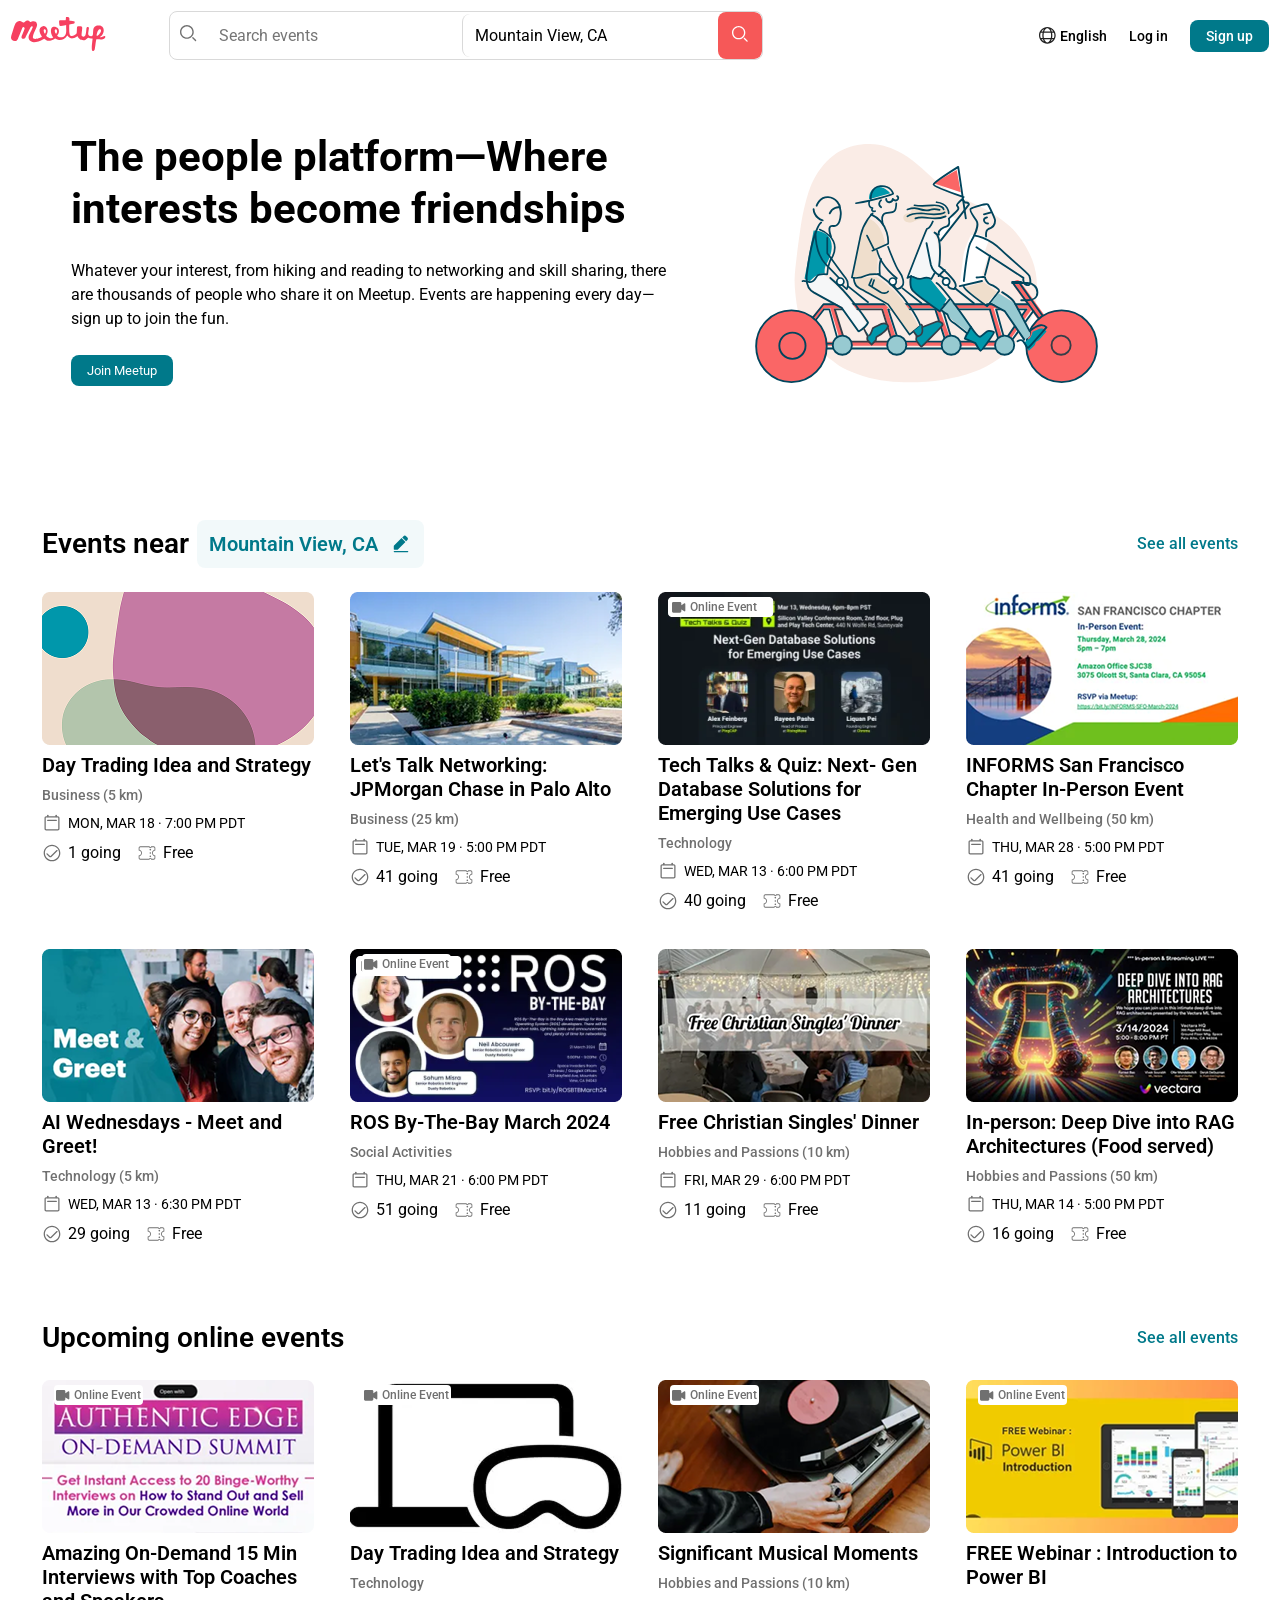
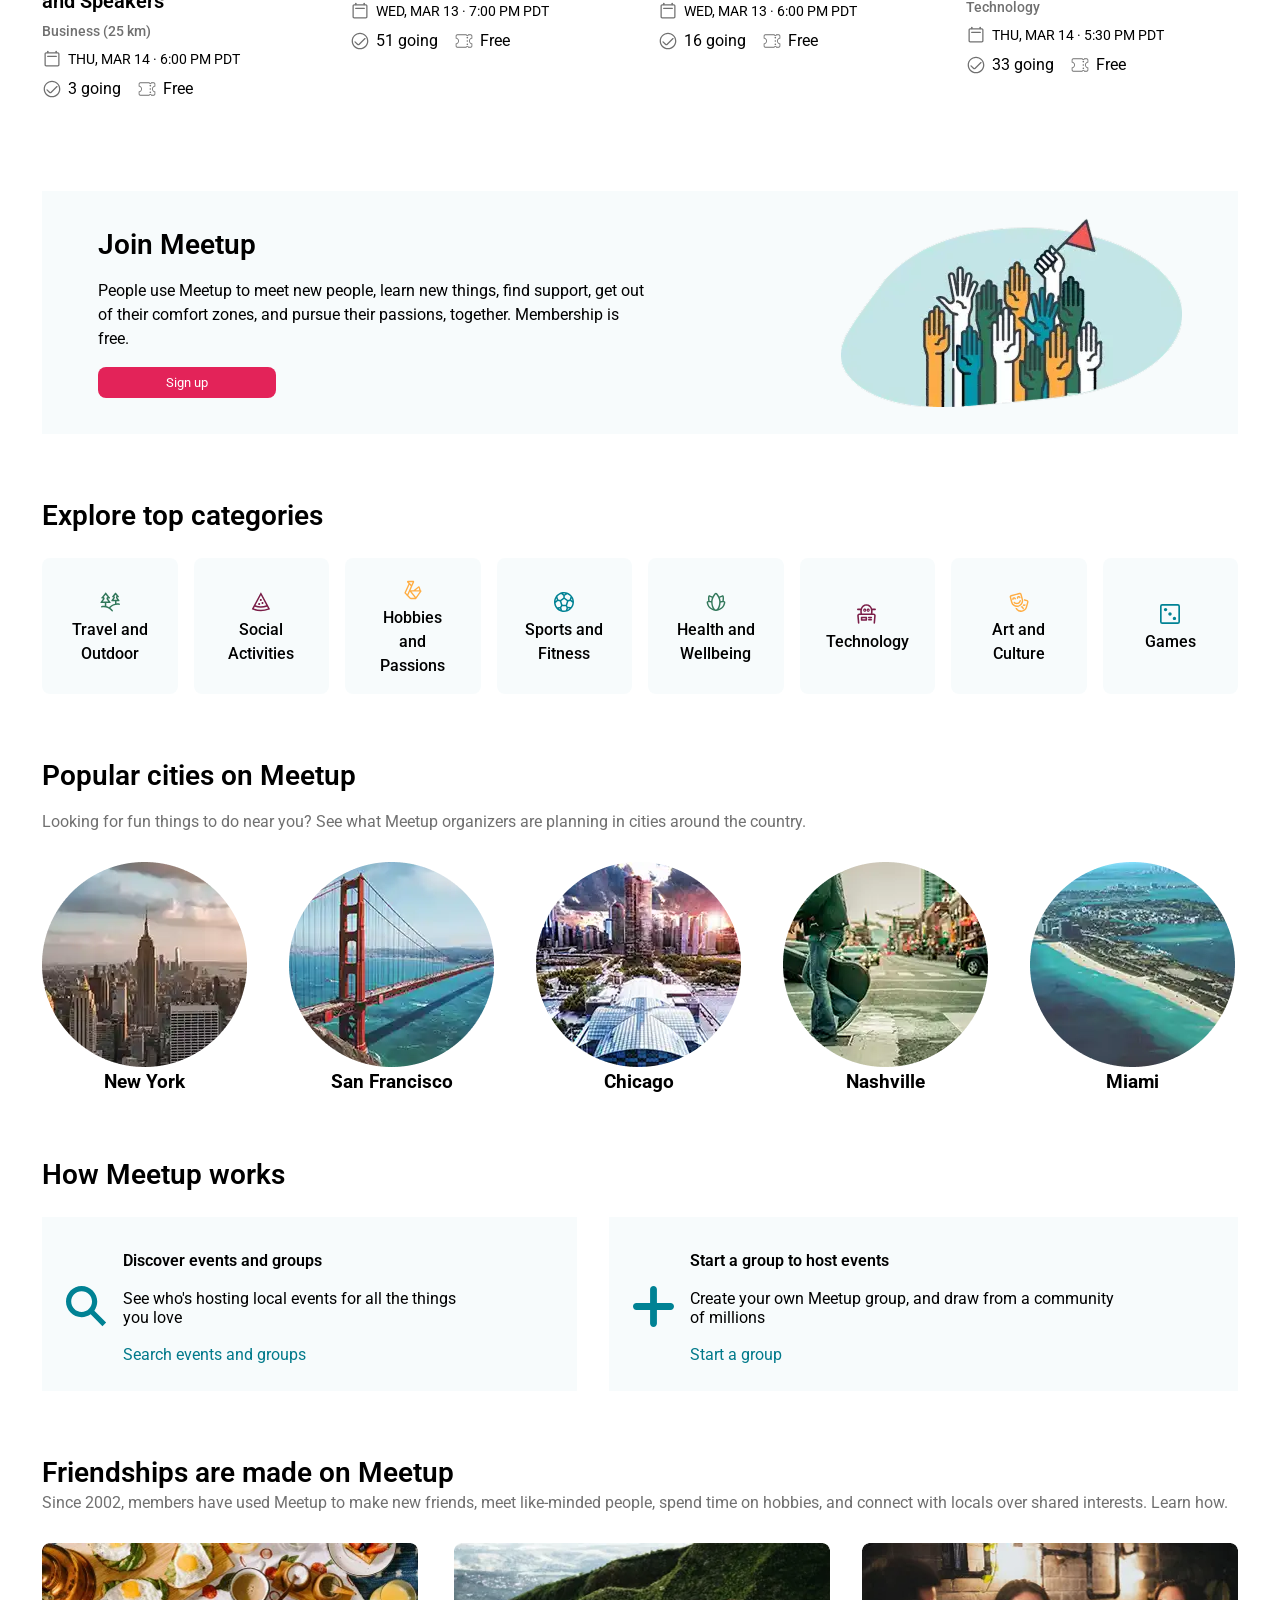
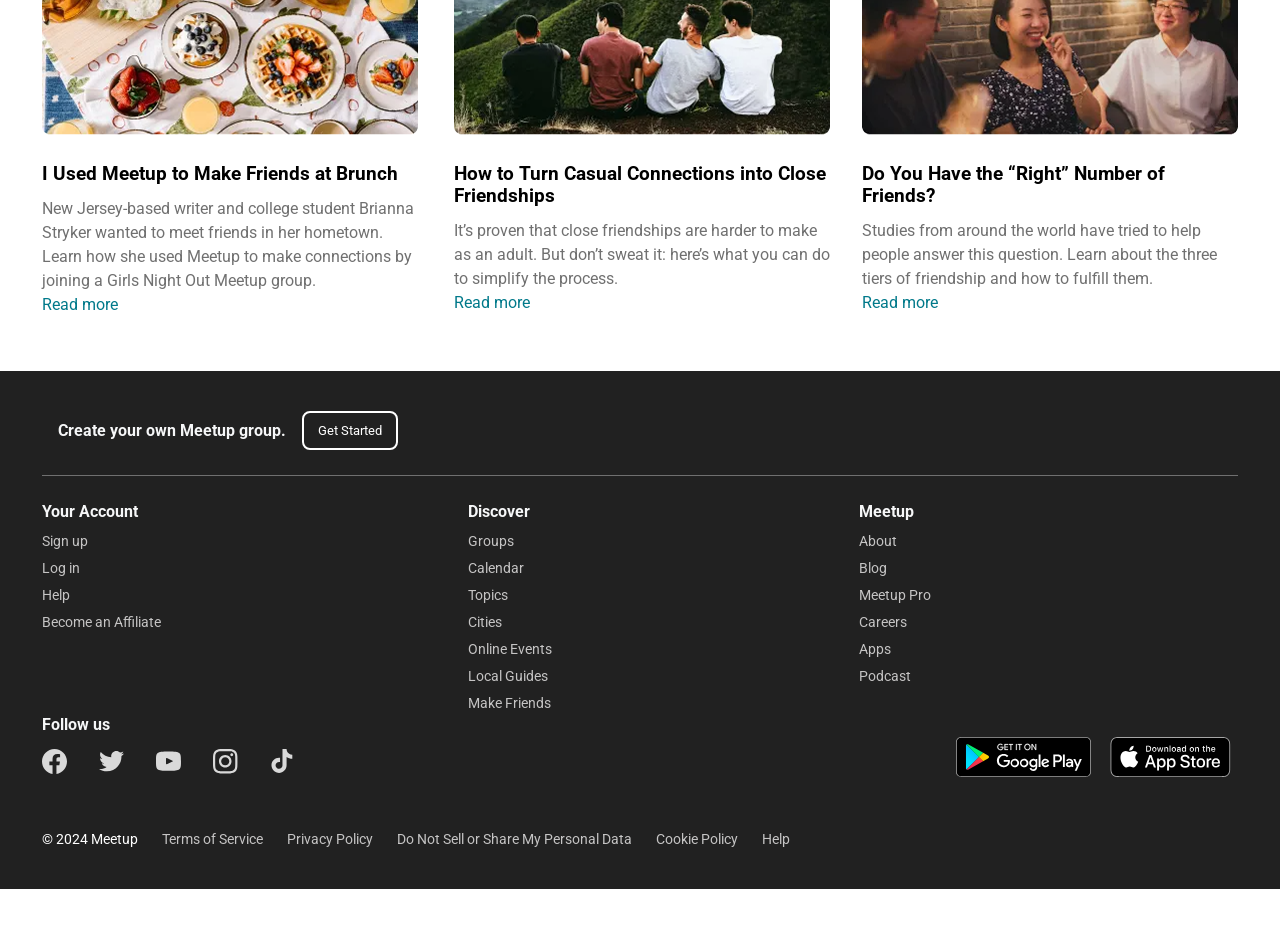
==== index.html @ fa8c98d0 "changed main to index.html" ====
<!doctype html>
<html lang="en">
  <head>
    <meta charset="UTF-8" />
    <meta name="viewport" content="width=device-width, initial-scale=1.0" />
    <title>Meet Up page</title>
    <link rel="preconnect" href="https://fonts.googleapis.com" />
    <link rel="preconnect" href="https://fonts.gstatic.com" crossorigin />
    <link
      href="https://fonts.googleapis.com/css2?family=Roboto:ital,wght@0,100..900;1,100..900&display=swap"
      rel="stylesheet"
    />
    <link href="styles/styleMain.css" rel="stylesheet" />
  </head>
  <body>
    <header>
      <div class="container">
        <div class="logoBox">
          <a href="#"><img src="assets/icons/meetUp-logo.svg" alt="logo" /></a>
        </div>
        <div class="searchBox">
          <span><img src="assets/icons/search.svg" alt="search" /></span>
          <input type="text" placeholder="Search events" />
          <input type="text" value="Mountain View, CA" />
          <button type="button" class="searchBtn">
            <img src="assets/icons/white-search-icon.svg" alt="search" />
          </button>
        </div>
        <div class="buttonsBox">
          <div class="languageBox">
            <span><img src="assets/icons/globus.svg" alt="globus" /></span>
            <button>English</button>
          </div>

          <button>Log in</button>
          <button class="signBtn">Sign up</button>
        </div>
      </div>
    </header>
    <main>
      <section class="hero">
        <div class="container">
          <div class="textBox">
            <h1>The people platform—Where interests become friendships</h1>
            <p>
              Whatever your interest, from hiking and reading to networking and
              skill sharing, there are thousands of people who share it on
              Meetup. Events are happening every day—sign up to join the fun.
            </p>
            <button>Join Meetup</button>
          </div>
          <div class="imageBox">
            <img src="assets/icons/header-image.svg" alt="event-image" />
          </div>
        </div>
      </section>

      <section class="eventsNear">
        <div class="container">
          <div class="upTextBox">
            <div class="changeIcon">
              <h2>Events near</h2>
              <button>
                Mountain View, CA<img
                  src="assets/icons/change-icon.svg"
                  alt="change-icon"
                />
              </button>
            </div>
            <a>See all events</a>
          </div>
          <div class="eventsGrid">
            <div class="event">
              <img src="assets/images/event1.png" alt="image" />
              <h3>Day Trading Idea and Strategy</h3>
              <span class="subject">Business (5 km)</span>
              <div class="calendar">
                <span>
                  <img src="assets/icons/calendar-icon.svg" alt="" /> Mon, Mar
                  18 · 7:00 PM PDT
                </span>
              </div>
              <div class="free">
                <span
                  ><img src="assets/icons/chekmark-icon.svg" alt="" /> 1
                  going</span
                >
                <span
                  ><img src="assets/icons/ticket-icon.svg" alt="" /> Free</span
                >
              </div>
            </div>
            <div class="event">
              <img src="assets/images/event2.png" alt="image" />
              <h3>Let's Talk Networking: JPMorgan Chase in Palo Alto</h3>
              <span class="subject">Business (25 km)</span>
              <div class="calendar">
                <span>
                  <img src="assets/icons/calendar-icon.svg" alt="" />Tue, Mar 19
                  · 5:00 PM PDT</span
                >
              </div>
              <div class="free">
                <span
                  ><img src="assets/icons/chekmark-icon.svg" alt="" />41
                  going</span
                >
                <span
                  ><img src="assets/icons/ticket-icon.svg" alt="" />Free</span
                >
              </div>
            </div>
            <div class="event">
              <img src="assets/images/event3.png" alt="image" />
              <span class="eventBadge">
                <img src="assets/icons/camera-icon.svg" alt="" />
                Online Event
              </span>
              <h3>
                Tech Talks & Quiz: Next- Gen Database Solutions for Emerging Use
                Cases
              </h3>
              <span class="subject">Technology</span>
              <div class="calendar">
                <span
                  ><img src="assets/icons/calendar-icon.svg" alt="" />Wed, Mar
                  13 · 6:00 PM PDT</span
                >
              </div>
              <div class="free">
                <span
                  ><img src="assets/icons/chekmark-icon.svg" alt="" />40
                  going</span
                >
                <span
                  ><img src="assets/icons/ticket-icon.svg" alt="" />Free</span
                >
              </div>
            </div>
            <div class="event">
              <img src="assets/images/event4.png" alt="image" />
              <h3>INFORMS San Francisco Chapter In-Person Event</h3>
              <span class="subject">Health and Wellbeing (50 km)</span>
              <div class="calendar">
                <span
                  ><img src="assets/icons/calendar-icon.svg" alt="" />Thu, Mar
                  28 · 5:00 PM PDT</span
                >
              </div>
              <div class="free">
                <span
                  ><img src="assets/icons/chekmark-icon.svg" alt="" />41
                  going</span
                >
                <span
                  ><img src="assets/icons/ticket-icon.svg" alt="" />Free</span
                >
              </div>
            </div>
            <div class="event">
              <img src="assets/images/event5.png" alt="image" />
              <h3>AI Wednesdays - Meet and Greet!</h3>
              <span class="subject">Technology (5 km)</span>
              <div class="calendar">
                <span
                  ><img src="assets/icons/calendar-icon.svg" alt="" />Wed, Mar
                  13 · 6:30 PM PDT</span
                >
              </div>
              <div class="free">
                <span
                  ><img src="assets/icons/chekmark-icon.svg" alt="" />29
                  going</span
                >
                <span
                  ><img src="assets/icons/ticket-icon.svg" alt="" />Free</span
                >
              </div>
            </div>
            <div class="event">
              <img src="assets/images/event6.png" alt="image" />
              <span class="eventBadge">
                <img src="assets/icons/camera-icon.svg" alt="" />
                Online Event
              </span>
              <h3>ROS By-The-Bay March 2024</h3>
              <span class="subject">Social Activities</span>
              <div class="calendar">
                <span
                  ><img src="assets/icons/calendar-icon.svg" alt="" />Thu, Mar
                  21 · 6:00 PM PDT</span
                >
              </div>
              <div class="free">
                <span
                  ><img src="assets/icons/chekmark-icon.svg" alt="" />51
                  going</span
                >
                <span
                  ><img src="assets/icons/ticket-icon.svg" alt="" />Free</span
                >
              </div>
            </div>
            <div class="event">
              <img src="assets/images/event7.png" alt="image" />
              <h3>Free Christian Singles' Dinner</h3>
              <span class="subject">Hobbies and Passions (10 km)</span>
              <div class="calendar">
                <span
                  ><img src="assets/icons/calendar-icon.svg" alt="" />Fri, Mar
                  29 · 6:00 PM PDT</span
                >
              </div>
              <div class="free">
                <span
                  ><img src="assets/icons/chekmark-icon.svg" alt="" />11
                  going</span
                >
                <span
                  ><img src="assets/icons/ticket-icon.svg" alt="" />Free</span
                >
              </div>
            </div>
            <div class="event">
              <img src="assets/images/event8.png" alt="image" />
              <h3>In-person: Deep Dive into RAG Architectures (Food served)</h3>
              <span class="subject">Hobbies and Passions (50 km)</span>
              <div class="calendar">
                <span
                  ><img src="assets/icons/calendar-icon.svg" alt="" />Thu, Mar
                  14 · 5:00 PM PDT</span
                >
              </div>
              <div class="free">
                <span
                  ><img src="assets/icons/chekmark-icon.svg" alt="" />16
                  going</span
                >
                <span
                  ><img src="assets/icons/ticket-icon.svg" alt="" />Free</span
                >
              </div>
            </div>
          </div>
        </div>
      </section>

      <section class="upComingOnlineEvents">
        <div class="container">
          <div class="headBox">
            <h2>Upcoming online events</h2>
            <a>See all events</a>
          </div>
          <div class="eventsGrid2">
            <div class="event">
              <img src="assets/images/event9.png" alt="image" />
              <span class="eventBadge">
                <img src="assets/icons/camera-icon.svg" alt="" />
                Online Event
              </span>
              <h3>
                Amazing On-Demand 15 Min Interviews with Top Coaches and
                Speakers
              </h3>
              <span class="subject">Business (25 km)</span>
              <div class="calendar">
                <span
                  ><img src="assets/icons/calendar-icon.svg" alt="" />Thu, Mar
                  14 · 6:00 PM PDT</span
                >
              </div>
              <div class="free">
                <span
                  ><img src="assets/icons/chekmark-icon.svg" alt="" />3
                  going</span
                >
                <span
                  ><img src="assets/icons/ticket-icon.svg" alt="" />Free</span
                >
              </div>
            </div>
            <div class="event">
              <img src="assets/images/event10.png" alt="image" />
              <span class="eventBadge">
                <img src="assets/icons/camera-icon.svg" alt="" />
                Online Event
              </span>
              <h3>Day Trading Idea and Strategy</h3>
              <span class="subject">Technology</span>
              <div class="calendar">
                <span
                  ><img src="assets/icons/calendar-icon.svg" alt="" />Wed, Mar
                  13 · 7:00 PM PDT</span
                >
              </div>
              <div class="free">
                <span
                  ><img src="assets/icons/chekmark-icon.svg" alt="" />51
                  going</span
                >
                <span
                  ><img src="assets/icons/ticket-icon.svg" alt="" />Free</span
                >
              </div>
            </div>
            <div class="event">
              <img src="assets/images/event11.png" alt="image" />
              <span class="eventBadge">
                <img src="assets/icons/camera-icon.svg" alt="" />
                Online Event
              </span>
              <h3>Significant Musical Moments</h3>
              <span class="subject">Hobbies and Passions (10 km)</span>
              <div class="calendar">
                <span
                  ><img src="assets/icons/calendar-icon.svg" alt="" />Wed, Mar
                  13 · 6:00 PM PDT</span
                >
              </div>
              <div class="free">
                <span
                  ><img src="assets/icons/chekmark-icon.svg" alt="" />16
                  going</span
                >
                <span
                  ><img src="assets/icons/ticket-icon.svg" alt="" />Free</span
                >
              </div>
            </div>
            <div class="event">
              <img src="assets/images/event12.png" alt="image" />
              <span class="eventBadge">
                <img src="assets/icons/camera-icon.svg" alt="" />
                Online Event
              </span>
              <h3>FREE Webinar : Introduction to Power BI</h3>
              <span class="subject">Technology</span>
              <div class="calendar">
                <span
                  ><img src="assets/icons/calendar-icon.svg" alt="" />Thu, Mar
                  14 · 5:30 PM PDT</span
                >
              </div>
              <div class="free">
                <span
                  ><img src="assets/icons/chekmark-icon.svg" alt="" />33
                  going</span
                >
                <span
                  ><img src="assets/icons/ticket-icon.svg" alt="" />Free</span
                >
              </div>
            </div>
          </div>
        </div>
      </section>

      <section class="joinMeetUp">
        <div class="container">
          <div class="joinCard">
            <div class="joinText">
              <h3>Join Meetup</h3>
              <p>
                People use Meetup to meet new people, learn new things, find
                support, get out of their comfort zones, and pursue their
                passions, together. Membership is free.
              </p>
              <button class="signUpBtn2">Sign up</button>
            </div>
            <div class="imgBox">
              <img src="assets/images/hands.png" alt="image" />
            </div>
          </div>
        </div>
      </section>

      <section class="exploreBox">
        <div class="container">
          <h3>Explore top categories</h3>
          <div class="allCategories">
            <div class="box">
              <img src="assets/icons/travel_and_outdoor.svg.svg" alt="" />
              <span>Travel and Outdoor</span>
            </div>
            <div class="box">
              <img src="assets/icons/social_activities.svg.svg" alt="" />
              <span>Social Activities</span>
            </div>
            <div class="box">
              <img src="assets/icons/hobbies_and_passions.svg.svg" alt="" />
              <span>Hobbies and Passions</span>
            </div>
            <div class="box">
              <img src="assets/icons/sports_and_fitness.svg.svg" alt="" />
              <span>Sports and Fitness</span>
            </div>
            <div class="box">
              <img src="assets/icons/health_and_wellness.svg fill.svg" alt="" />
              <span>Health and Wellbeing</span>
            </div>
            <div class="box">
              <img src="assets/icons/technology.svg.svg" alt="" />
              <span>Technology</span>
            </div>
            <div class="box">
              <img src="assets/icons/art_and_culture.svg fill.svg" alt="" />
              <span>Art and Culture</span>
            </div>
            <div class="box">
              <img src="assets/icons/games.svg fill.svg" alt="" />
              <span>Games</span>
            </div>
          </div>
        </div>
      </section>

      <section class="popularCities">
        <div class="container">
          <div class="textPopularCities">
            <h2>Popular cities on Meetup</h2>
            <span
              >Looking for fun things to do near you? See what Meetup organizers
              are planning in cities around the country.</span
            >
          </div>
          <div class="imagesPopularCities">
            <div class="newYork">
              <img src="assets/images/NewYork.png" alt="New York" />
              <h3>New York</h3>
            </div>
            <div class="sanFrancisco">
              <img src="assets/images/SanFrancisko.png" alt="SanFrancisko" />
              <h3>San Francisco</h3>
            </div>
            <div class="chicago">
              <img src="assets/images/Chicago.png" alt="Chicago" />
              <h3>Chicago</h3>
            </div>
            <div class="nashville">
              <img src="assets/images/Nashville.png" alt="Nashville" />
              <h3>Nashville</h3>
            </div>
            <div class="miami">
              <img src="assets/images/Miami.png" alt="Miami" />
              <h3>Miami</h3>
            </div>
          </div>
        </div>
      </section>

      <section class="howItWorks">
        <div class="container">
          <h2>How Meetup works</h2>
          <div class="howItWorksBox">
            <div class="subBox">
              <div class="iconBox">
                <img src="assets/icons/search-icon-how-it-works.svg" alt="" />
              </div>
              <div class="textsBox">
                <h3>Discover events and groups</h3>
                <span
                  >See who's hosting local events for all the things you
                  love</span
                >
                <a>Search events and groups</a>
              </div>
            </div>
            <div class="subBox">
              <div class="iconBox2">
                <img src="assets/icons/plus-icon.svg" alt="" />
              </div>
              <div class="textsBox">
                <h3>Start a group to host events</h3>
                <span
                  >Create your own Meetup group, and draw from a community of
                  millions</span
                >
                <a>Start a group</a>
              </div>
            </div>
          </div>
        </div>
      </section>

      <section class="friendships">
        <div class="container">
          <div class="friendshipsHeadBox">
            <h2>Friendships are made on Meetup</h2>
            <span
              >Since 2002, members have used Meetup to make new friends, meet
              like-minded people, spend time on hobbies, and connect with locals
              over shared interests. Learn how.</span
            >
          </div>
          <div class="friendshipsImagesBox">
            <div class="card">
              <img src="assets/images/meals.png" alt="meals image" />
              <h3>I Used Meetup to Make Friends at Brunch</h3>
              <p>
                New Jersey-based writer and college student Brianna Stryker
                wanted to meet friends in her hometown. Learn how she used
                Meetup to make connections by joining a Girls Night Out Meetup
                group.
              </p>
              <a>Read more</a>
            </div>
            <div class="card">
              <img
                src="assets/images/people-in-mountains.png"
                alt="mountains"
              />
              <h3>How to Turn Casual Connections into Close Friendships</h3>
              <p>
                It’s proven that close friendships are harder to make as an
                adult. But don’t sweat it: here’s what you can do to simplify
                the process.
              </p>
              <a>Read more</a>
            </div>
            <div class="card">
              <img
                src="assets/images/lauphing-people.png"
                alt="lauphing people"
              />
              <h3>Do You Have the “Right” Number of Friends?</h3>
              <p>
                Studies from around the world have tried to help people answer
                this question. Learn about the three tiers of friendship and how
                to fulfill them.
              </p>
              <a>Read more</a>
            </div>
          </div>
        </div>
      </section>
    </main>

    <footer>
      <div class="container">
        <div class="footerTop">
          <h2>Create your own Meetup group.</h2>
          <button>Get Started</button>
        </div>
        <div class="navigationGrid">
          <div class="column">
            <h3>Your Account</h3>
            <a>Sign up</a>
            <a>Log in</a>
            <a>Help</a>
            <a>Become an Affiliate</a>
          </div>
          <div class="column">
            <h3>Discover</h3>
            <a>Groups</a>
            <a>Calendar</a>
            <a>Topics</a>
            <a>Cities</a>
            <a>Online Events</a>
            <a>Local Guides</a>
            <a>Make Friends</a>
          </div>
          <div class="column">
            <h3>Meetup</h3>
            <a>About</a>
            <a>Blog</a>
            <a>Meetup Pro</a>
            <a>Careers</a>
            <a>Apps</a>
            <a>Podcast</a>
          </div>
        </div>
        <h4>Follow us</h4>
        <div class="follow">
          <div class="iconsFollow">
            <img class="socialMedia" src="assets/icons/facebook.svg" alt="" />
            <img class="socialMedia" src="assets/icons/twitter.svg" alt="" />
            <img class="socialMedia" src="assets/icons/youtube.svg" alt="" />
            <img class="socialMedia" src="assets/icons/instagram.svg" alt="" />
            <img class="socialMedia" src="assets/icons/tiktok.svg" alt="" />
          </div>
          <div class="storesFollow">
            <img class="store" src="assets/icons/googlePlay.svg" alt="" />
            <img class="store" src="assets/icons/appStore.svg" alt="" />
          </div>
        </div>
        <nav>
          <span>© 2024 Meetup</span>
          <a>Terms of Service</a>
          <a>Privacy Policy</a>
          <a>Do Not Sell or Share My Personal Data</a>
          <a>Cookie Policy</a>
          <a>Help</a>
        </nav>
      </div>
    </footer>
  </body>
  <script src="scripts/script.js"></script>
</html>
---- styles/styleMain.css ----
* {
  margin: 0;
  padding: 0;
  box-sizing: border-box;
}
body {
  font-family: "Roboto", sans-serif;
}
button,
input {
  font-family: "Roboto", sans-serif;
  border: none;
  border-radius: 8px;
  white-space: nowrap;
}
.container {
  max-width: 1196px;
  margin-inline: auto;
}
.changeIcon > h2,
.headBox > h2,
.joinText > h3,
.container > h3,
.textPopularCities > h2,
.container > h2,
.friendshipsHeadBox > h2 {
  font-weight: 600;
  font-size: 28px;
  line-height: 36px;
}
/*===========header=======================*/
header > .container {
  max-width: none;
  margin: 11px;
}
header > .container,
.logoBox,
.searchBox,
.buttonsBox,
.languageBox,
.buttonsBox span {
  display: flex;
  align-items: center;
}
.logoBox,
.searchBox,
.buttonsBox {
  flex-shrink: 0;
}
.logoBox {
  margin-right: 40px;
  width: 118px;
  height: 34px;
}
.searchBox {
  border: 1px solid #d9d9d9;
  border-radius: 8px;
  overflow: hidden;
  width: 594px;
}
.searchBox input[type="text"] {
  font-weight: 400;
  font-size: 16px;
  width: 100%;
  padding: 12px;
}
.searchBox input[type="text"] + input[type="text"] {
  border-left: 1px solid #d9d9d9;
}
.searchBox > span {
  padding: 10px;
}
.searchBtn {
  background-color: #f65858;
  color: #ffffff;
  outline: none;
  padding: 14px;
  cursor: pointer;
}
.searchBtn > img {
  width: 16px;
}
.buttonsBox {
  margin-left: auto;
  gap: 22px;
}
.languageBox {
  gap: 4px;
}
.languageBox > button,
.buttonsBox > button {
  font-weight: 500;
  font-size: 14px;
  background-color: #ffffff;
}

.buttonsBox .signBtn {
  color: #ffffff;
  background-color: #00798a;
  padding: 8px 16px;
  cursor: pointer;
}
/*===============The people platform=========*/
.hero {
  margin: 71px;
}
.hero > .container {
  display: flex;
  gap: 56px;
}
h1 {
  font-weight: 700;
  font-size: 42px;
  line-height: 52px;
}
.textBox > p,
.joinText > p {
  font-size: 16px;
  line-height: 24px;
}
.textBox > button {
  color: #ffffff;
  background-color: #00798a;
  padding: 8px 16px;
  align-self: flex-start;
  cursor: pointer;
}
.textBox {
  display: flex;
  flex-direction: column;
  width: 600px;
  gap: 24px;
}
.imageBox {
  width: 379px;
  height: 269px;
}
/*=========Events near + Upcoming events ========*/
.upComingOnlineEvents {
  margin-top: 50px;
}
.eventsNear {
  margin-top: 120px;
}
.changeIcon {
  display: flex;
  align-items: center;
  justify-content: center;
  gap: 8px;
}
.changeIcon > button {
  display: flex;
  justify-content: center;
  align-items: center;
  gap: 12px;
  padding: 12px;
  background-color: #97cad11f;
  color: #00798a;
  font-weight: 600;
  font-size: 20px;
  line-height: 24px;
}

.upTextBox,
.headBox {
  display: flex;
  align-items: center;
  justify-content: space-between;
}
.upTextBox > a,
.headBox > a {
  font-weight: 500;
  font-size: 16px;
  line-height: 24px;
  color: #00798a;
}
.eventsGrid {
  display: grid;
  grid-template-columns: repeat(4, 1fr);
  grid-template-rows: repeat(2, 1fr);
  gap: 36px;
  margin-top: 24px;
}
.event {
  display: flex;
  flex-direction: column;
  gap: 8px;
  position: relative;
}
.eventsGrid2 {
  margin-top: 24px;
  display: grid;
  grid-template-columns: repeat(4, 1fr);
  grid-template-rows: repeat(1, 1fr);
  gap: 36px;
}
.eventBadge {
  position: absolute;
  top: 5px;
  left: 12px;

  display: flex;
  align-items: center;
  height: 20px;
  border-radius: 4px;
  background-color: #ffffff;
  color: #707070;
  padding: 2px;
  font-size: 12px;
  gap: 4px;
  font-weight: 500;
}

.event > h3 {
  font-size: 20px;
  line-height: 24px;
  font-weight: 600;
}
.subject {
  color: #707070;
  font-weight: 500;
  font-size: 14px;
  line-height: 20px;
}
.calendar,
.free,
.calendar > span,
.free > span {
  display: flex;
  align-items: center;
  gap: 6px;
}

.calendar {
  text-transform: uppercase;
  font-size: 14px;
  line-height: 20px;
}
.free {
  font-size: 16px;
  line-height: 24px;
  gap: 16px;
}

/*=========Join Meetup=========*/
.joinMeetUp {
  margin-top: 90px;
}
.joinCard {
  background-color: #97cad114;
  display: flex;
  justify-content: space-between;
  gap: 76px;
}
.joinText {
  display: flex;
  flex-direction: column;
  padding: 36px 56px;
  gap: 16px;
  max-width: 768px;
}
.imgBox {
  padding: 20px 56px;
}
.signUpBtn2 {
  background-color: #e32359;
  color: #ffffff;
  padding: 8px 68px;
  display: flex;
  align-self: flex-start;
}
/*===========Explore top categories==========*/
.exploreBox {
  margin-top: 64px;
}
.container > h3 {
  margin-bottom: 24px;
}
.allCategories {
  display: flex;
  justify-content: space-between;
  gap: 16px;
}
.box {
  display: flex;
  flex-direction: column;
  justify-content: center;
  align-items: center;
  background-color: #97cad114;
  text-align: center;
  flex: 1 1 0;
  padding: 22px 28px 16px 28px;
  border-radius: 8px;
  min-width: 0;
  gap: 6px;
}
.box > img {
  width: 20px;
  height: 20px;
}
.box > span {
  font-size: 16px;
  font-weight: 500;
  line-height: 24px;
}
/*============Popular cities on Meetup============*/
.popularCities {
  margin-top: 64px;
}
.textPopularCities > span {
  color: #707070;
  font-size: 16px;
  font-weight: 400;
  line-height: 24px;
}
.textPopularCities > h2 {
  margin-bottom: 16px;
}
.imagesPopularCities {
  display: flex;
  gap: 42px;
  text-align: center;
  margin-top: 28px;
}
.imagesPopularCities > h3 {
  margin-top: 24px;
  font-size: 20px;
  font-weight: 600;
  line-height: 28px;
}
/*============How Meetup works========*/
.howItWorks {
  margin-top: 64px;
}
.howItWorksBox {
  display: flex;
  justify-content: center;
  gap: 32px;
  margin-top: 24px;
}
.subBox {
  display: flex;
  justify-content: center;
  align-items: center;
  background-color: #97cad114;
  padding: 32px 112px 24px 24px;
  gap: 16px;
}
.textsBox {
  display: flex;
  flex-direction: column;
  gap: 16px;
}
.textsBox > h3 {
  font-size: 16px;
  line-height: 24px;
  font-weight: 600;
}
.textsBox > a {
  display: block;
  font-size: 16px;
  font-weight: 400;
  line-height: 24px;
  color: #00798a;
}
/*=============Friendships are made on Meetup=========*/
.friendships {
  margin-top: 64px;
}
.friendshipsHeadBox > span,
.card > p,
.card > a {
  font-size: 16px;
  font-weight: 400;
  line-height: 24px;
}
.friendshipsHeadBox > span {
  margin-top: 16px;
  color: #707070;
}
.friendshipsImagesBox {
  display: flex;
  justify-content: center;
  gap: 32px;
  margin-top: 28px;
}
.card > p {
  color: #707070;
  margin-top: 12px;
}
.card > a {
  color: #00798a;
  margin-top: 16px;
}
.card > h3 {
  margin-top: 24px;
}
/*==========footer==========*/
footer {
  margin-top: 54px;
  margin-bottom: 40px;
  background-color: #212121;
  padding-bottom: 40px;
  padding-top: 16px;
}
.footerTop {
  display: flex;
  align-items: center;
  gap: 16px;
  border-bottom: 1px solid#707070;
  padding: 24px 736px 25px 16px;
}
.footerTop > button {
  padding: 10px 14px;
  border: 2px solid #ffffff;
  color: #ffffff;
  background-color: #212121;
}
.footerTop > h2,
.column > h3,
h4 {
  font-size: 16px;
  line-height: 24px;
  color: #f6f7f8;
}
.navigationGrid {
  display: flex;
  margin-top: 24px;
}
.column > a {
  font-size: 14px;
  line-height: 20px;
  color: #c5c4c4;
}
.column {
  display: flex;
  flex-direction: column;
  flex-grow: 1;
  gap: 7px;
}
.iconsFollow {
  margin-top: 12px;
  display: flex;
  gap: 32px;
}
.storesFollow {
  display: flex;
  gap: 12px;
}
.follow {
  display: flex;
  justify-content: space-between;
}
nav {
  display: flex;
  margin-top: 52px;
  gap: 24px;
}
nav > a,
nav > span {
  color: #c5c4c4;
  font-size: 14px;
  line-height: 20px;
}
nav > span {
  color: #ffffff;
}
.socialMedia {
  width: 25px;
  height: 25px;
}
.store {
  width: 135px;
  height: 40px;
}
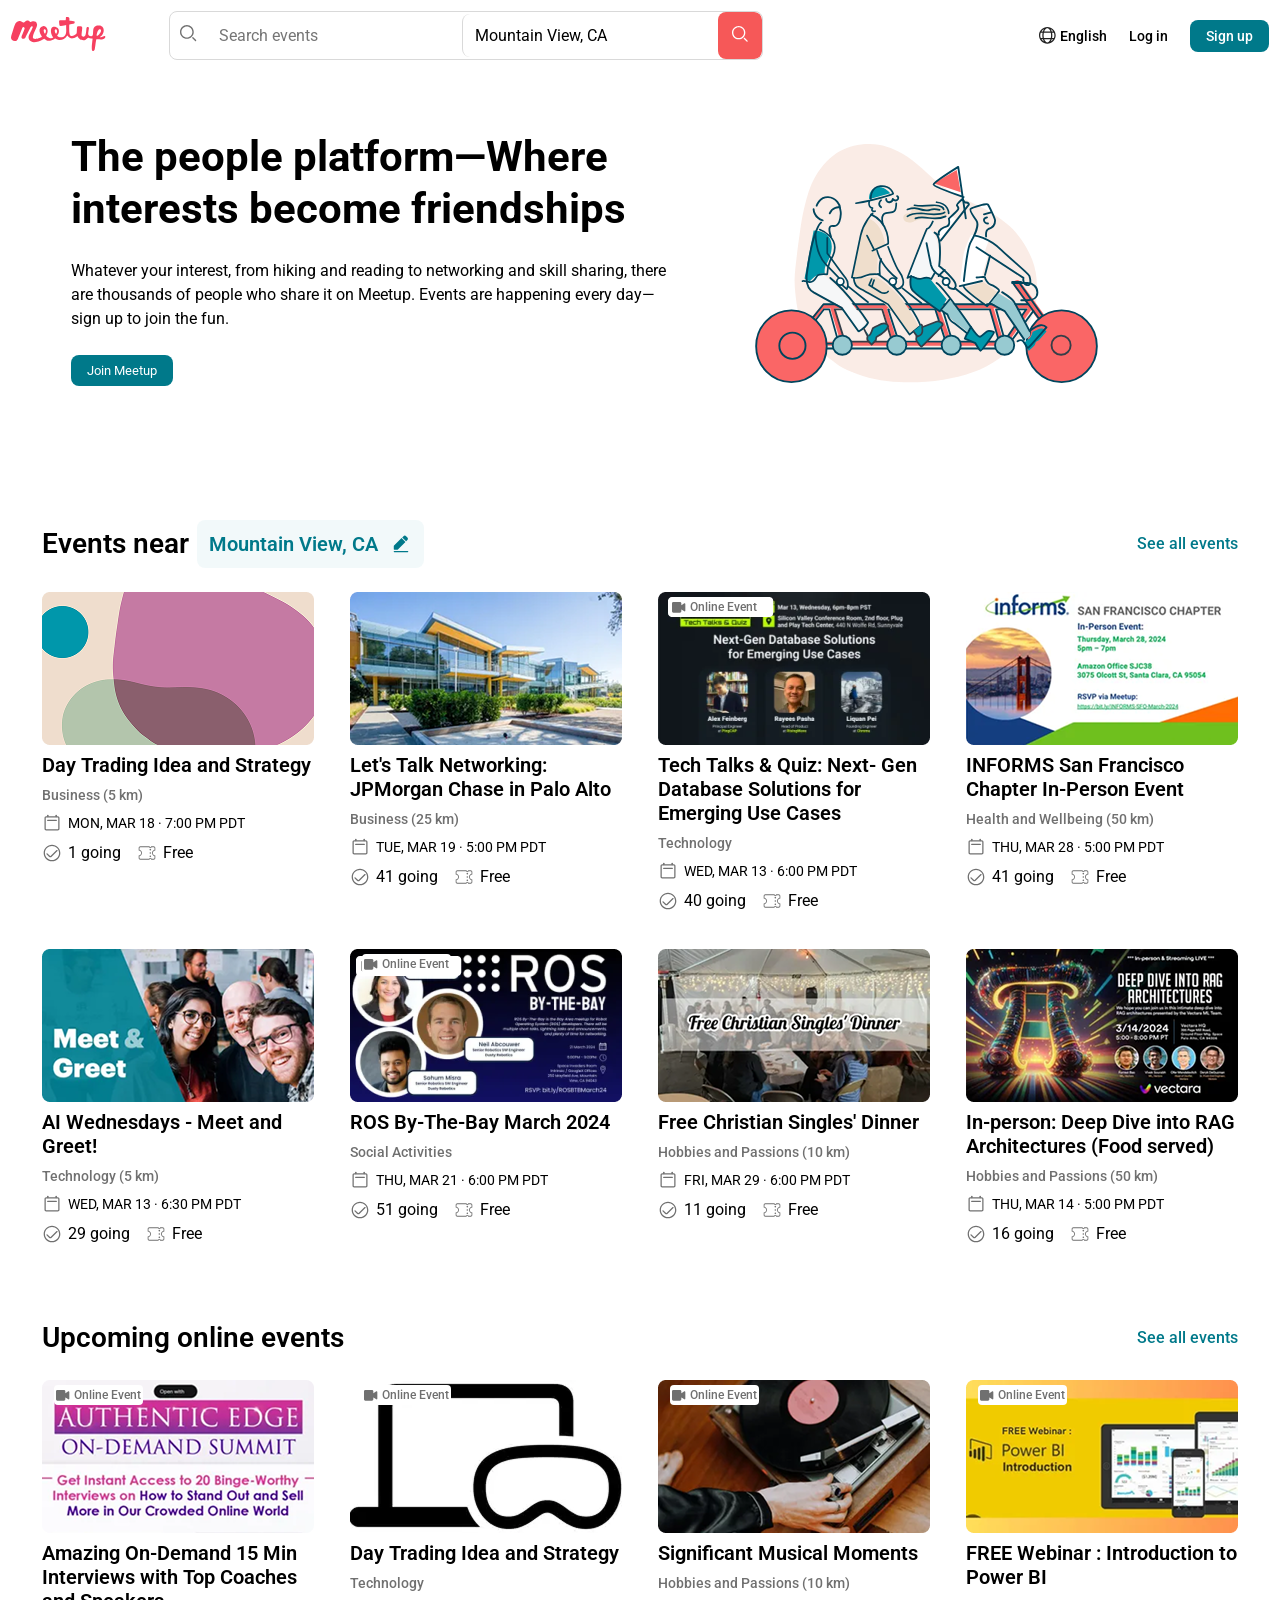
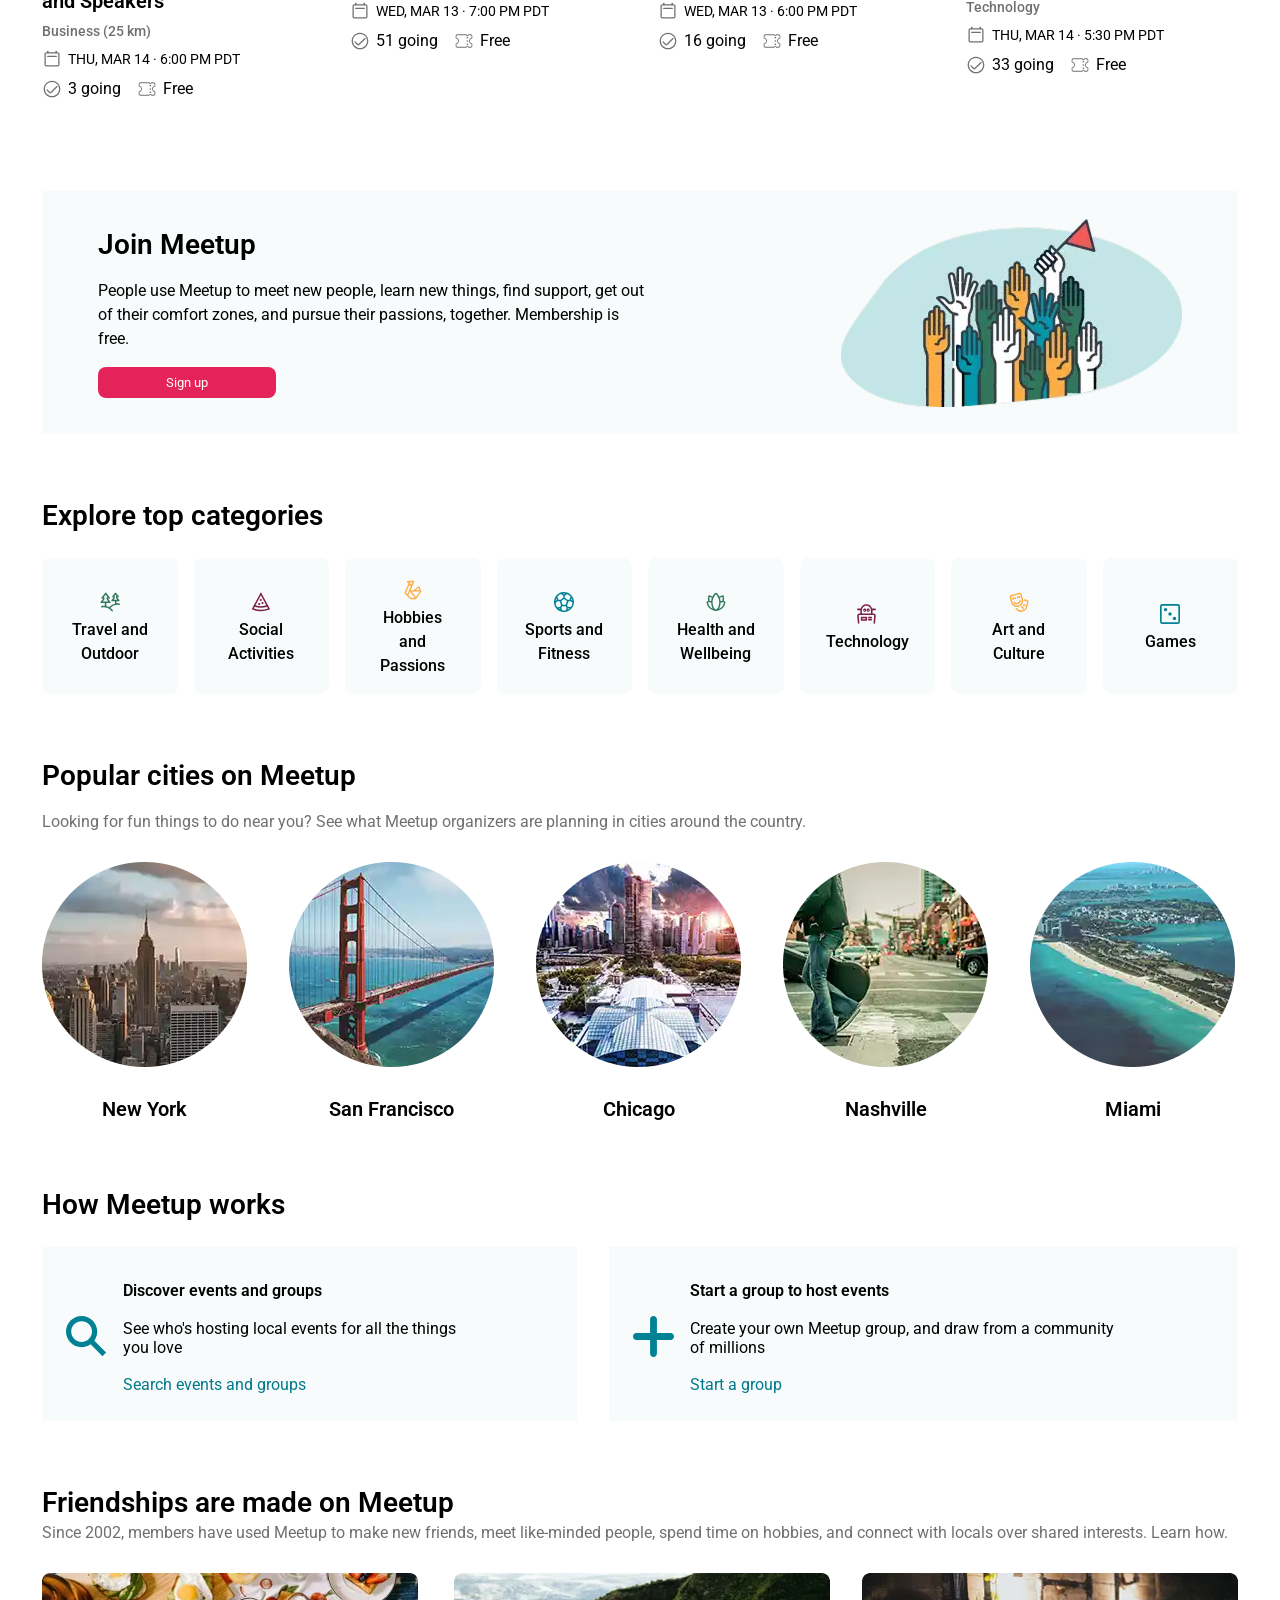
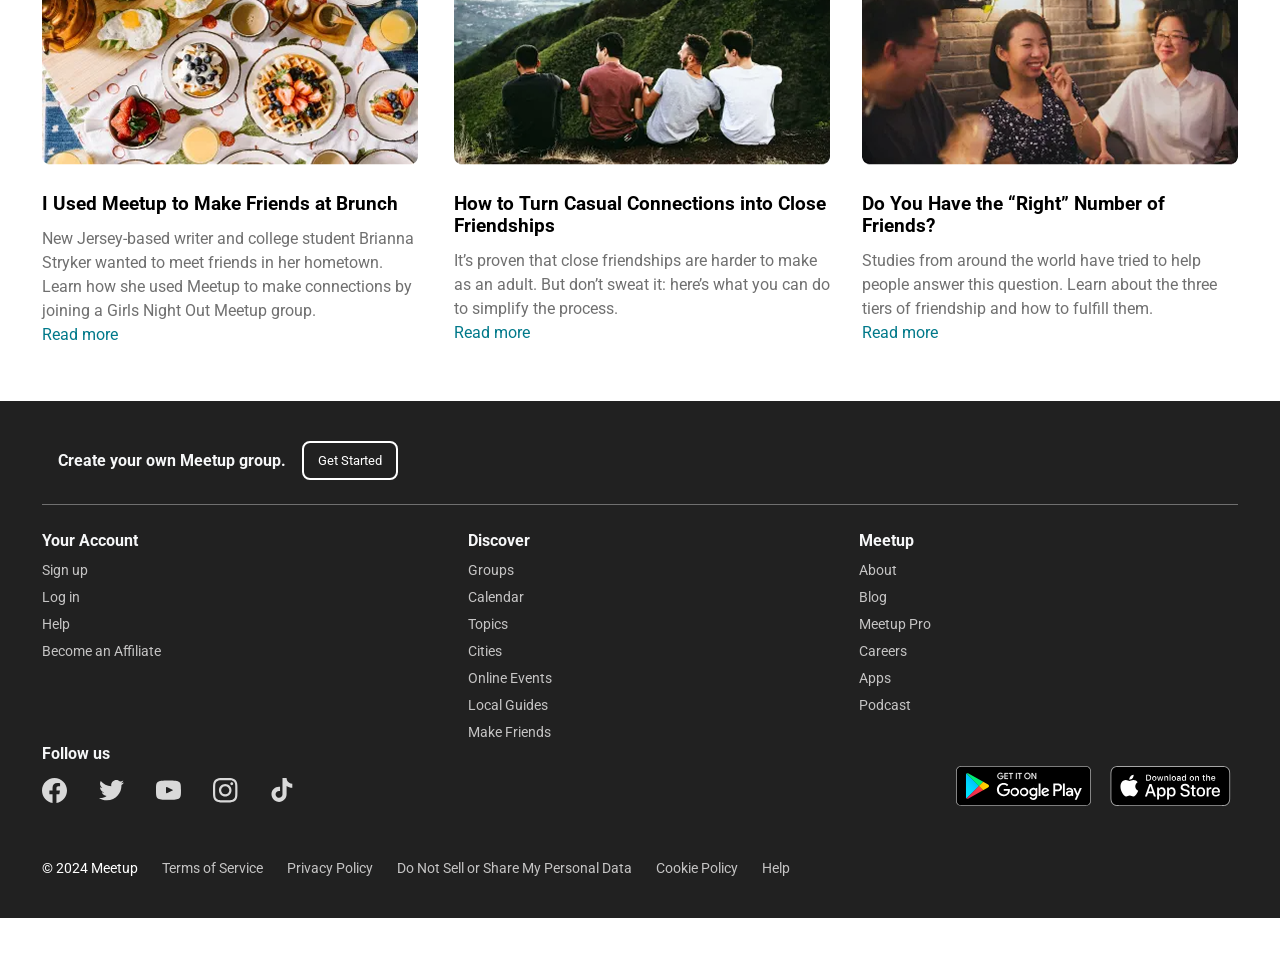
==== commit 1c6f938d: "made second page style and markup and some changes" ====
--- a/index.html
+++ b/index.html
@@ -3,20 +3,22 @@
   <head>
     <meta charset="UTF-8" />
     <meta name="viewport" content="width=device-width, initial-scale=1.0" />
-    <title>Meet Up page</title>
+    <title>Meet Up</title>
     <link rel="preconnect" href="https://fonts.googleapis.com" />
     <link rel="preconnect" href="https://fonts.gstatic.com" crossorigin />
     <link
       href="https://fonts.googleapis.com/css2?family=Roboto:ital,wght@0,100..900;1,100..900&display=swap"
       rel="stylesheet"
     />
-    <link href="styles/styleMain.css" rel="stylesheet" />
+    <link href="styles/styleIndex.css" rel="stylesheet" />
   </head>
   <body>
     <header>
       <div class="container">
         <div class="logoBox">
-          <a href="#"><img src="assets/icons/meetUp-logo.svg" alt="logo" /></a>
+          <a href="/index.html"
+            ><img src="assets/icons/meetUp-logo.svg" alt="logo"
+          /></a>
         </div>
         <div class="searchBox">
           <span><img src="assets/icons/search.svg" alt="search" /></span>
@@ -47,7 +49,7 @@
               skill sharing, there are thousands of people who share it on
               Meetup. Events are happening every day—sign up to join the fun.
             </p>
-            <button>Join Meetup</button>
+            <button class="filterBtn">Join Meetup</button>
           </div>
           <div class="imageBox">
             <img src="assets/icons/header-image.svg" alt="event-image" />
@@ -55,7 +57,7 @@
         </div>
       </section>
 
-      <section class="eventsNear">
+      <section class="eventsNear onlyDekstop">
         <div class="container">
           <div class="upTextBox">
             <div class="changeIcon">
@@ -245,7 +247,7 @@
         </div>
       </section>
 
-      <section class="upComingOnlineEvents">
+      <section class="upComingOnlineEvents onlyDekstop">
         <div class="container">
           <div class="headBox">
             <h2>Upcoming online events</h2>
@@ -349,6 +351,106 @@
                 <span
                   ><img src="assets/icons/ticket-icon.svg" alt="" />Free</span
                 >
+              </div>
+            </div>
+          </div>
+        </div>
+      </section>
+
+      <section class="eventsOnlyMobile">
+        <div class="upTextBox">
+          <div class="changeIcon">
+            <h2>Events near</h2>
+            <button>
+              Mountain View, CA<img
+                src="assets/icons/change-icon.svg"
+                alt="change-icon"
+              />
+            </button>
+          </div>
+        </div>
+        <div class="examplesPart">
+          <div class="eventCard">
+            <div class="cardImage">
+              <img src="assets/images/card1.png" alt="image" />
+            </div>
+            <div class="cardContent">
+              <span>Wed, Mar 13 · 11:30 PM UTC</span>
+              <h3>All Nations - Manhattan Missions Church Bible Study</h3>
+              <span>Hobbies and Passions (5 km)</span>
+            </div>
+          </div>
+          <div class="eventCard">
+            <div class="cardImage">
+              <img src="assets/images/card2.png" alt="image" />
+            </div>
+            <div class="cardContent">
+              <span>Sat, Mar 23 · 3:00 PM UTC</span>
+              <h3>INFJ Personality Type - Coffee Shop Meet & Greet</h3>
+              <span>Hobbies and Passions (25 km)</span>
+              <div class="cardMeta">
+                <span>99 attendees</span>
+              </div>
+            </div>
+          </div>
+          <div class="eventCard">
+            <div class="cardImage">
+              <img src="assets/images/card3.png" alt="image" />
+            </div>
+            <div class="cardContent">
+              <span>Wed, Mar 13 · 11:30 PM UTC</span>
+              <h3>
+                NYC AI Users - AI Tech Talks, Demo & Social: RAG Search and
+                Customer Experience
+              </h3>
+              <span>Technology (50 km)</span>
+              <div class="cardMeta">
+                <span>43 attendees</span>
+                <span class="redString">2 spots left</span>
+              </div>
+            </div>
+          </div>
+        </div>
+        <div class="headBox">
+          <h2>Upcoming online events</h2>
+        </div>
+        <div class="examplesPart">
+          <div class="eventCard">
+            <div class="cardImage">
+              <img src="assets/images/card4.png" alt="image" />
+            </div>
+            <div class="cardContent">
+              <span>Wed, Mar 13 · 11:30 PM UTC</span>
+              <h3>Book 40+ Appointments Per Month Using AI and Automation</h3>
+              <span>Technology</span>
+            </div>
+          </div>
+          <div class="eventCard">
+            <div class="cardImage">
+              <img src="assets/images/card5.png" alt="image" />
+            </div>
+            <div class="cardContent">
+              <span>Wed, Mar 13 · 11:00 PM UTC</span>
+              <h3>Dump writing group weekly meetup</h3>
+              <span>Hobbies and Passions</span>
+              <div class="cardMeta">
+                <span>77 attendees</span>
+              </div>
+            </div>
+          </div>
+          <div class="eventCard">
+            <div class="cardImage">
+              <img src="assets/images/card6.png" alt="image" />
+            </div>
+            <div class="cardContent">
+              <span>Thu, Mar 14 · 11:00 PM UTC</span>
+              <h3>
+                Over 40s, 50s, & 60s Senior Singles Chat, Meet & Dating
+                Community
+              </h3>
+              <span>Hobbies and Passions</span>
+              <div class="cardMeta">
+                <span>140 attendees</span>
               </div>
             </div>
           </div>
--- a/styles/styleIndex.css
+++ b/styles/styleIndex.css
@@ -0,0 +1,656 @@
+* {
+  margin: 0;
+  padding: 0;
+  box-sizing: border-box;
+}
+body {
+  font-family: "Roboto", sans-serif;
+}
+button,
+input {
+  font-family: "Roboto", sans-serif;
+  border: none;
+  border-radius: 8px;
+  white-space: nowrap;
+}
+.container {
+  max-width: 1196px;
+  margin-inline: auto;
+}
+.changeIcon > h2,
+.headBox > h2,
+.joinText > h3,
+.container > h3,
+.textPopularCities > h2,
+.container > h2,
+.friendshipsHeadBox > h2 {
+  font-weight: 600;
+  font-size: 28px;
+  line-height: 36px;
+}
+.eventsOnlyMobile {
+  display: none;
+}
+/*===========header=======================*/
+header > .container {
+  max-width: none;
+  margin: 11px;
+}
+header > .container,
+.logoBox,
+.searchBox,
+.buttonsBox,
+.languageBox,
+.buttonsBox span {
+  display: flex;
+  align-items: center;
+}
+.logoBox,
+.searchBox,
+.buttonsBox {
+  flex-shrink: 0;
+}
+.logoBox {
+  margin-right: 40px;
+  width: 118px;
+  height: 34px;
+}
+.searchBox {
+  border: 1px solid #d9d9d9;
+  border-radius: 8px;
+  overflow: hidden;
+  flex: 1 1 594px; /* Гнучкий, базова ширина 594px, але може стискатися */
+  max-width: 594px;
+  min-width: 0; /* Дозволяє стискатися всередині flex-контейнера */
+}
+.searchBox input[type="text"] {
+  font-weight: 400;
+  font-size: 16px;
+  width: 100%;
+  padding: 12px;
+}
+.searchBox input[type="text"] + input[type="text"] {
+  border-left: 1px solid #d9d9d9;
+}
+.searchBox > span {
+  padding: 10px;
+}
+.searchBtn {
+  background-color: #f65858;
+  color: #ffffff;
+  outline: none;
+  padding: 14px;
+  cursor: pointer;
+}
+.searchBtn > img {
+  width: 16px;
+}
+.buttonsBox {
+  margin-left: auto;
+  gap: 22px;
+}
+.languageBox {
+  gap: 4px;
+}
+.languageBox > button,
+.buttonsBox > button {
+  font-weight: 500;
+  font-size: 14px;
+  background-color: #ffffff;
+}
+
+.buttonsBox .signBtn {
+  color: #ffffff;
+  background-color: #00798a;
+  padding: 8px 16px;
+  cursor: pointer;
+}
+/*===============The people platform=========*/
+.hero {
+  margin: 71px;
+}
+.hero > .container {
+  display: flex;
+  gap: 56px;
+}
+h1 {
+  font-weight: 700;
+  font-size: 42px;
+  line-height: 52px;
+}
+.textBox > p,
+.joinText > p {
+  font-size: 16px;
+  line-height: 24px;
+}
+.textBox > button {
+  color: #ffffff;
+  background-color: #00798a;
+  padding: 8px 16px;
+  align-self: flex-start;
+  cursor: pointer;
+}
+.textBox {
+  display: flex;
+  flex-direction: column;
+  flex: 1 1 600px;
+  max-width: 600px;
+  min-width: 0;
+  gap: 24px;
+}
+.imageBox {
+  width: 379px;
+  height: 269px;
+}
+/*=========Events near + Upcoming events ========*/
+.upComingOnlineEvents {
+  margin-top: 50px;
+}
+.eventsNear {
+  margin-top: 120px;
+}
+.changeIcon {
+  display: flex;
+  align-items: center;
+  justify-content: center;
+  gap: 8px;
+}
+.changeIcon > button {
+  display: flex;
+  justify-content: center;
+  align-items: center;
+  gap: 12px;
+  padding: 12px;
+  background-color: #97cad11f;
+  color: #00798a;
+  font-weight: 600;
+  font-size: 20px;
+  line-height: 24px;
+}
+
+.upTextBox,
+.headBox {
+  display: flex;
+  align-items: center;
+  justify-content: space-between;
+}
+.upTextBox > a,
+.headBox > a {
+  font-weight: 500;
+  font-size: 16px;
+  line-height: 24px;
+  color: #00798a;
+}
+.eventsGrid {
+  display: grid;
+  grid-template-columns: repeat(4, 1fr);
+  grid-template-rows: repeat(2, 1fr);
+  gap: 36px;
+  margin-top: 24px;
+}
+.event {
+  display: flex;
+  flex-direction: column;
+  gap: 8px;
+  position: relative;
+}
+.eventsGrid2 {
+  margin-top: 24px;
+  display: grid;
+  grid-template-columns: repeat(4, 1fr);
+  grid-template-rows: repeat(1, 1fr);
+  gap: 36px;
+}
+.eventBadge {
+  position: absolute;
+  top: 5px;
+  left: 12px;
+
+  display: flex;
+  align-items: center;
+  height: 20px;
+  border-radius: 4px;
+  background-color: #ffffff;
+  color: #707070;
+  padding: 2px;
+  font-size: 12px;
+  gap: 4px;
+  font-weight: 500;
+}
+
+.event > h3 {
+  font-size: 20px;
+  line-height: 24px;
+  font-weight: 600;
+}
+.event > img {
+  width: 272px;
+  height: 153px;
+}
+.subject {
+  color: #707070;
+  font-weight: 500;
+  font-size: 14px;
+  line-height: 20px;
+}
+.calendar,
+.free,
+.calendar > span,
+.free > span {
+  display: flex;
+  align-items: center;
+  gap: 6px;
+}
+
+.calendar {
+  text-transform: uppercase;
+  font-size: 14px;
+  line-height: 20px;
+}
+.free {
+  font-size: 16px;
+  line-height: 24px;
+  gap: 16px;
+}
+
+/*=========Join Meetup=========*/
+.joinMeetUp {
+  margin-top: 90px;
+}
+.joinCard {
+  background-color: #97cad114;
+  display: flex;
+  justify-content: space-between;
+  gap: 76px;
+}
+.joinText {
+  display: flex;
+  flex-direction: column;
+  padding: 36px 56px;
+  gap: 16px;
+  max-width: 768px;
+}
+.imgBox {
+  padding: 20px 56px;
+}
+.signUpBtn2 {
+  background-color: #e32359;
+  color: #ffffff;
+  padding: 8px 68px;
+  display: flex;
+  align-self: flex-start;
+}
+/*===========Explore top categories==========*/
+.exploreBox {
+  margin-top: 64px;
+}
+.container > h3 {
+  margin-bottom: 24px;
+}
+.allCategories {
+  display: flex;
+  justify-content: space-between;
+  gap: 16px;
+}
+.box {
+  display: flex;
+  flex-direction: column;
+  justify-content: center;
+  align-items: center;
+  background-color: #97cad114;
+  text-align: center;
+  flex: 1 1 0;
+  padding: 22px 28px 16px 28px;
+  border-radius: 8px;
+  min-width: 0;
+  gap: 6px;
+}
+.box > img {
+  width: 20px;
+  height: 20px;
+}
+.box > span {
+  font-size: 16px;
+  font-weight: 500;
+  line-height: 24px;
+}
+/*============Popular cities on Meetup============*/
+.popularCities {
+  margin-top: 64px;
+}
+.textPopularCities > span {
+  color: #707070;
+  font-size: 16px;
+  font-weight: 400;
+  line-height: 24px;
+}
+.textPopularCities > h2 {
+  margin-bottom: 16px;
+}
+.imagesPopularCities {
+  display: flex;
+  gap: 42px;
+  text-align: center;
+  margin-top: 28px;
+}
+.imagesPopularCities h3 {
+  margin-top: 24px;
+  font-size: 20px;
+  font-weight: 600;
+  line-height: 28px;
+}
+/*============How Meetup works========*/
+.howItWorks {
+  margin-top: 64px;
+}
+.howItWorksBox {
+  display: flex;
+  justify-content: center;
+  gap: 32px;
+  margin-top: 24px;
+}
+.subBox {
+  display: flex;
+  justify-content: center;
+  align-items: center;
+  background-color: #97cad114;
+  padding: 32px 112px 24px 24px;
+  gap: 16px;
+}
+.textsBox {
+  display: flex;
+  flex-direction: column;
+  gap: 16px;
+}
+.textsBox > h3 {
+  font-size: 16px;
+  line-height: 24px;
+  font-weight: 600;
+}
+.textsBox > a {
+  display: block;
+  font-size: 16px;
+  font-weight: 400;
+  line-height: 24px;
+  color: #00798a;
+}
+/*=============Friendships are made on Meetup=========*/
+.friendships {
+  margin-top: 64px;
+}
+.friendshipsHeadBox > span,
+.card > p,
+.card > a {
+  font-size: 16px;
+  font-weight: 400;
+  line-height: 24px;
+}
+.friendshipsHeadBox > span {
+  margin-top: 16px;
+  color: #707070;
+}
+.friendshipsImagesBox {
+  display: flex;
+  justify-content: center;
+  gap: 32px;
+  margin-top: 28px;
+}
+.card > p {
+  color: #707070;
+  margin-top: 12px;
+}
+.card > a {
+  color: #00798a;
+  margin-top: 16px;
+}
+.card > h3 {
+  margin-top: 24px;
+}
+/*==========footer==========*/
+footer {
+  margin-top: 54px;
+  margin-bottom: 40px;
+  background-color: #212121;
+  padding-bottom: 40px;
+  padding-top: 16px;
+}
+.footerTop {
+  display: flex;
+  align-items: center;
+  gap: 16px;
+  border-bottom: 1px solid#707070;
+  padding: 24px 16px;
+}
+.footerTop > button {
+  padding: 10px 14px;
+  border: 2px solid #ffffff;
+  color: #ffffff;
+  background-color: #212121;
+}
+.footerTop > h2,
+.column > h3,
+h4 {
+  font-size: 16px;
+  line-height: 24px;
+  color: #f6f7f8;
+}
+.navigationGrid {
+  display: flex;
+  margin-top: 24px;
+}
+.column > a {
+  font-size: 14px;
+  line-height: 20px;
+  color: #c5c4c4;
+}
+.column {
+  display: flex;
+  flex-direction: column;
+  flex-grow: 1;
+  gap: 7px;
+}
+.iconsFollow {
+  margin-top: 12px;
+  display: flex;
+  gap: 32px;
+}
+.storesFollow {
+  display: flex;
+  gap: 12px;
+}
+.follow {
+  display: flex;
+  justify-content: space-between;
+}
+nav {
+  display: flex;
+  margin-top: 52px;
+  gap: 24px;
+}
+nav > a,
+nav > span {
+  color: #c5c4c4;
+  font-size: 14px;
+  line-height: 20px;
+}
+nav > span {
+  color: #ffffff;
+}
+.socialMedia {
+  width: 25px;
+  height: 25px;
+}
+.store {
+  width: 135px;
+  height: 40px;
+}
+/*========================================================
+=================================adaptiv==================*/
+@media (max-width: 1220px) {
+  .container {
+    padding-inline: 24px;
+  }
+  /*хедер*/
+  .searchBox input[type="text"] + input[type="text"] {
+    display: none;
+  }
+  /*хиро */
+  .hero {
+    margin: 48px 0;
+  }
+  .hero > .container {
+    gap: 24px;
+  }
+  .textBox {
+    width: 100%;
+    margin-inline: auto;
+  }
+  .imageBox {
+    width: 100%;
+    max-width: 379px;
+    height: auto;
+    margin-inline: auto;
+  }
+  .imageBox > img {
+    width: 100%;
+    height: auto;
+    display: block;
+  }
+  /*event grid*/
+  .eventsGrid,
+  .eventsGrid2 {
+    grid-template-columns: repeat(3, minmax(0, 1fr));
+    column-gap: 36px;
+    row-gap: 36px;
+  }
+  /*explpre categories*/
+  .allCategories {
+    display: grid;
+    grid-template-columns: repeat(4, 1fr);
+    gap: 12px;
+  }
+  .box {
+    flex: none;
+    padding: 16px 8px;
+  }
+  /*join meetup*/
+  .joinCard {
+    gap: 32px;
+  }
+
+  .joinText {
+    padding: 32px 24px;
+    max-width: 100%;
+  }
+  /*popular cities*/
+  .imagesPopularCities {
+    flex-wrap: wrap;
+    gap: 24px;
+    justify-content: space-around;
+  }
+  /*how it works*/
+  .subBox {
+    padding: 24px;
+    flex: 1 1 0;
+  }
+  /*friends*/
+  .friendshipsImagesBox {
+    display: grid;
+    grid-template-columns: repeat(3, minmax(0, 1fr));
+    gap: 24px;
+  }
+  .card {
+    min-width: 0;
+    overflow-wrap: break-word;
+  }
+  .card > img {
+    width: 100%;
+    height: auto;
+    display: block;
+  }
+  /*footer*/
+  .footerTop {
+    padding: 24px 16px;
+    gap: 16px;
+  }
+}
+
+@media (max-width: 890px) {
+  .onlyDekstop {
+    display: none;
+  }
+  .eventsOnlyMobile {
+    display: flex;
+    flex-direction: column;
+  }
+
+  .container {
+    padding-inline: 16px;
+  }
+}
+
+@media (max-width: 390px) {
+  /*header*/
+  header > .container {
+    display: grid;
+    grid-template-columns: 1fr auto;
+    gap: 11px;
+  }
+  .logoBox {
+    grid-column: 1;
+    grid-row: 1;
+    margin: 0;
+  }
+  .buttonsBox {
+    grid-column: 2;
+    grid-row: 1;
+    margin: 0;
+  }
+  .searchBox {
+    grid-column: 1 / -1;
+    grid-row: 2;
+    max-width: 100%;
+  }
+  .languageBox button,
+  .buttonsBox > button,
+  .textBox > p {
+    font-size: 12px;
+  }
+  /*hero*/
+  .hero > .container {
+    flex-direction: column;
+    align-items: center;
+    gap: 10px;
+  }
+  h1 {
+    font-size: 25px;
+    line-height: 30.5px;
+  }
+  .textBox {
+    flex: none;
+    gap: 10px;
+  }
+  .textBox > button {
+    display: none;
+  }
+  .imageBox {
+    display: flex;
+    justify-content: center;
+  }
+  .imageBox > img {
+    width: 215px;
+    height: 152px;
+  }
+  /*events*/
+  .upTextBox > a {
+    display: none;
+  }
+  .changeIcon button {
+    font-size: 14px;
+    line-height: 16px;
+  }
+  .changeIcon > h2 {
+    font-size: 20px;
+    line-height: 25px;
+  }
+}
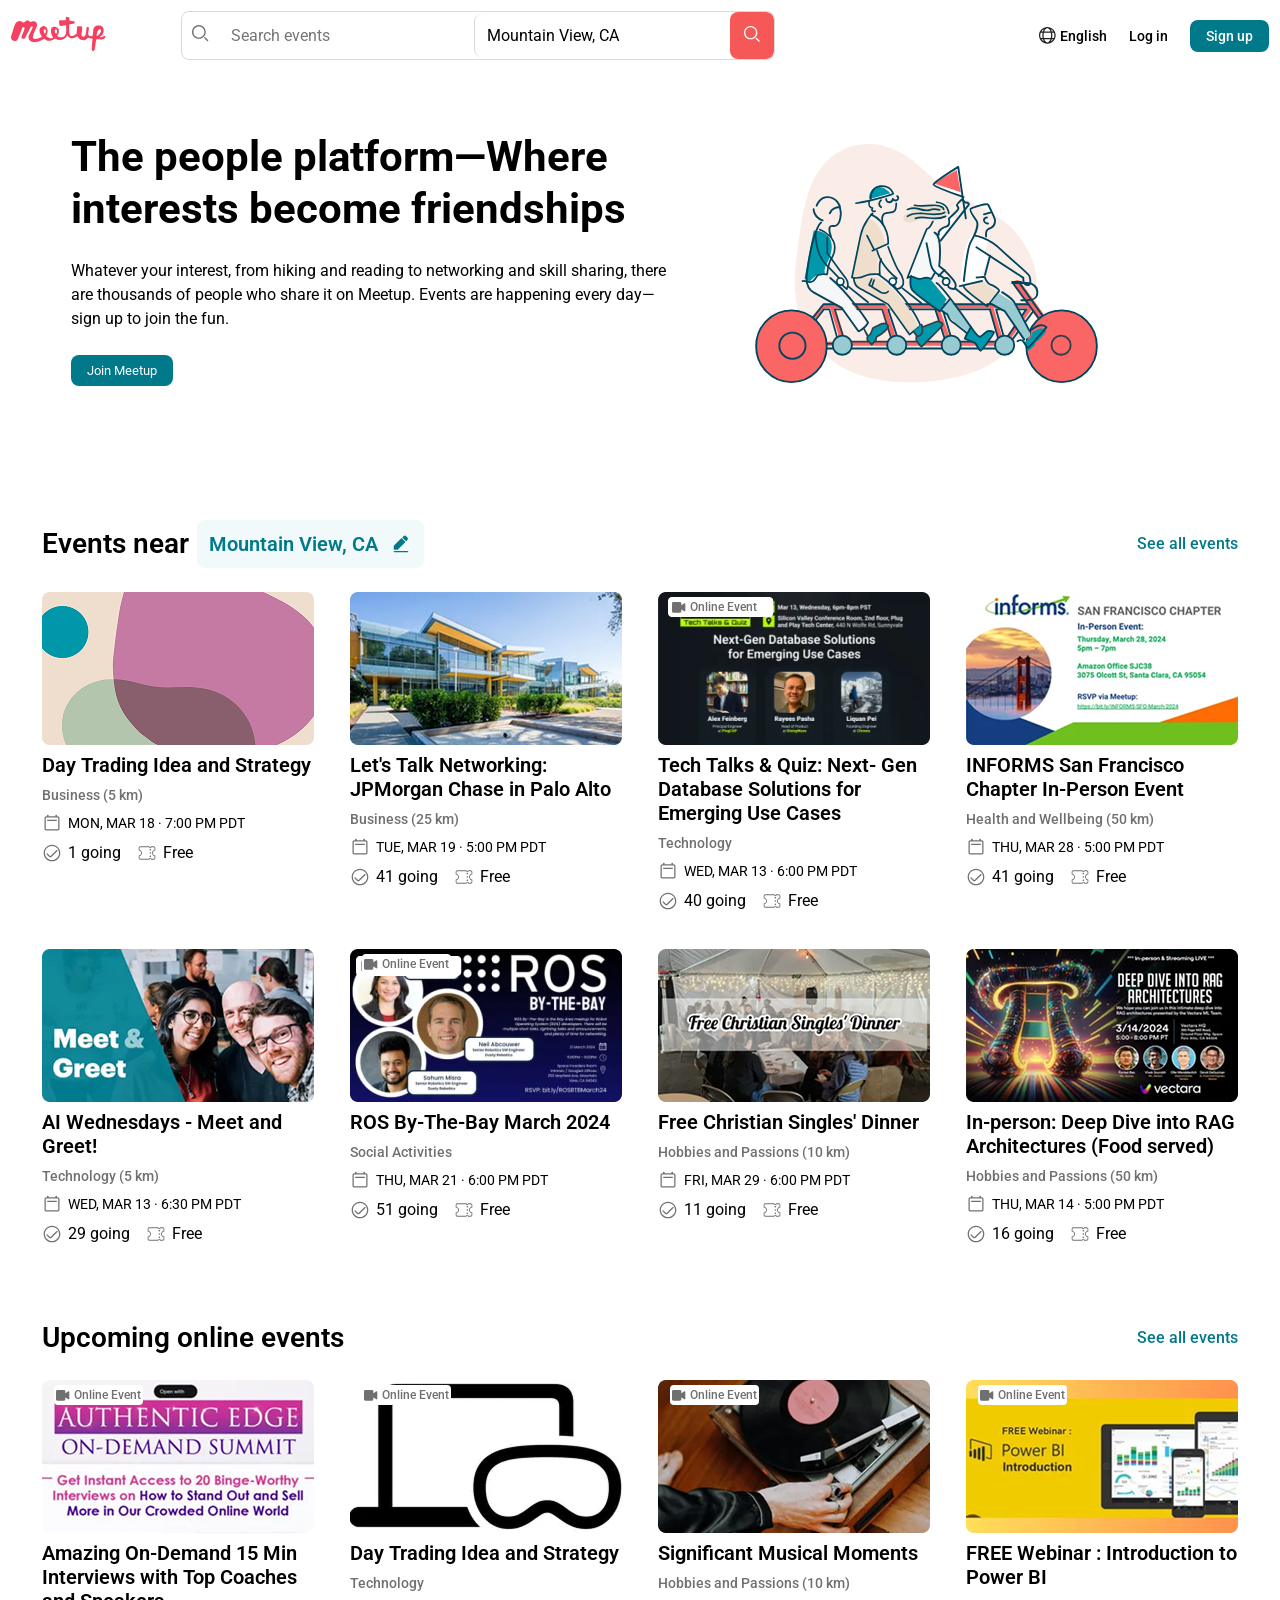
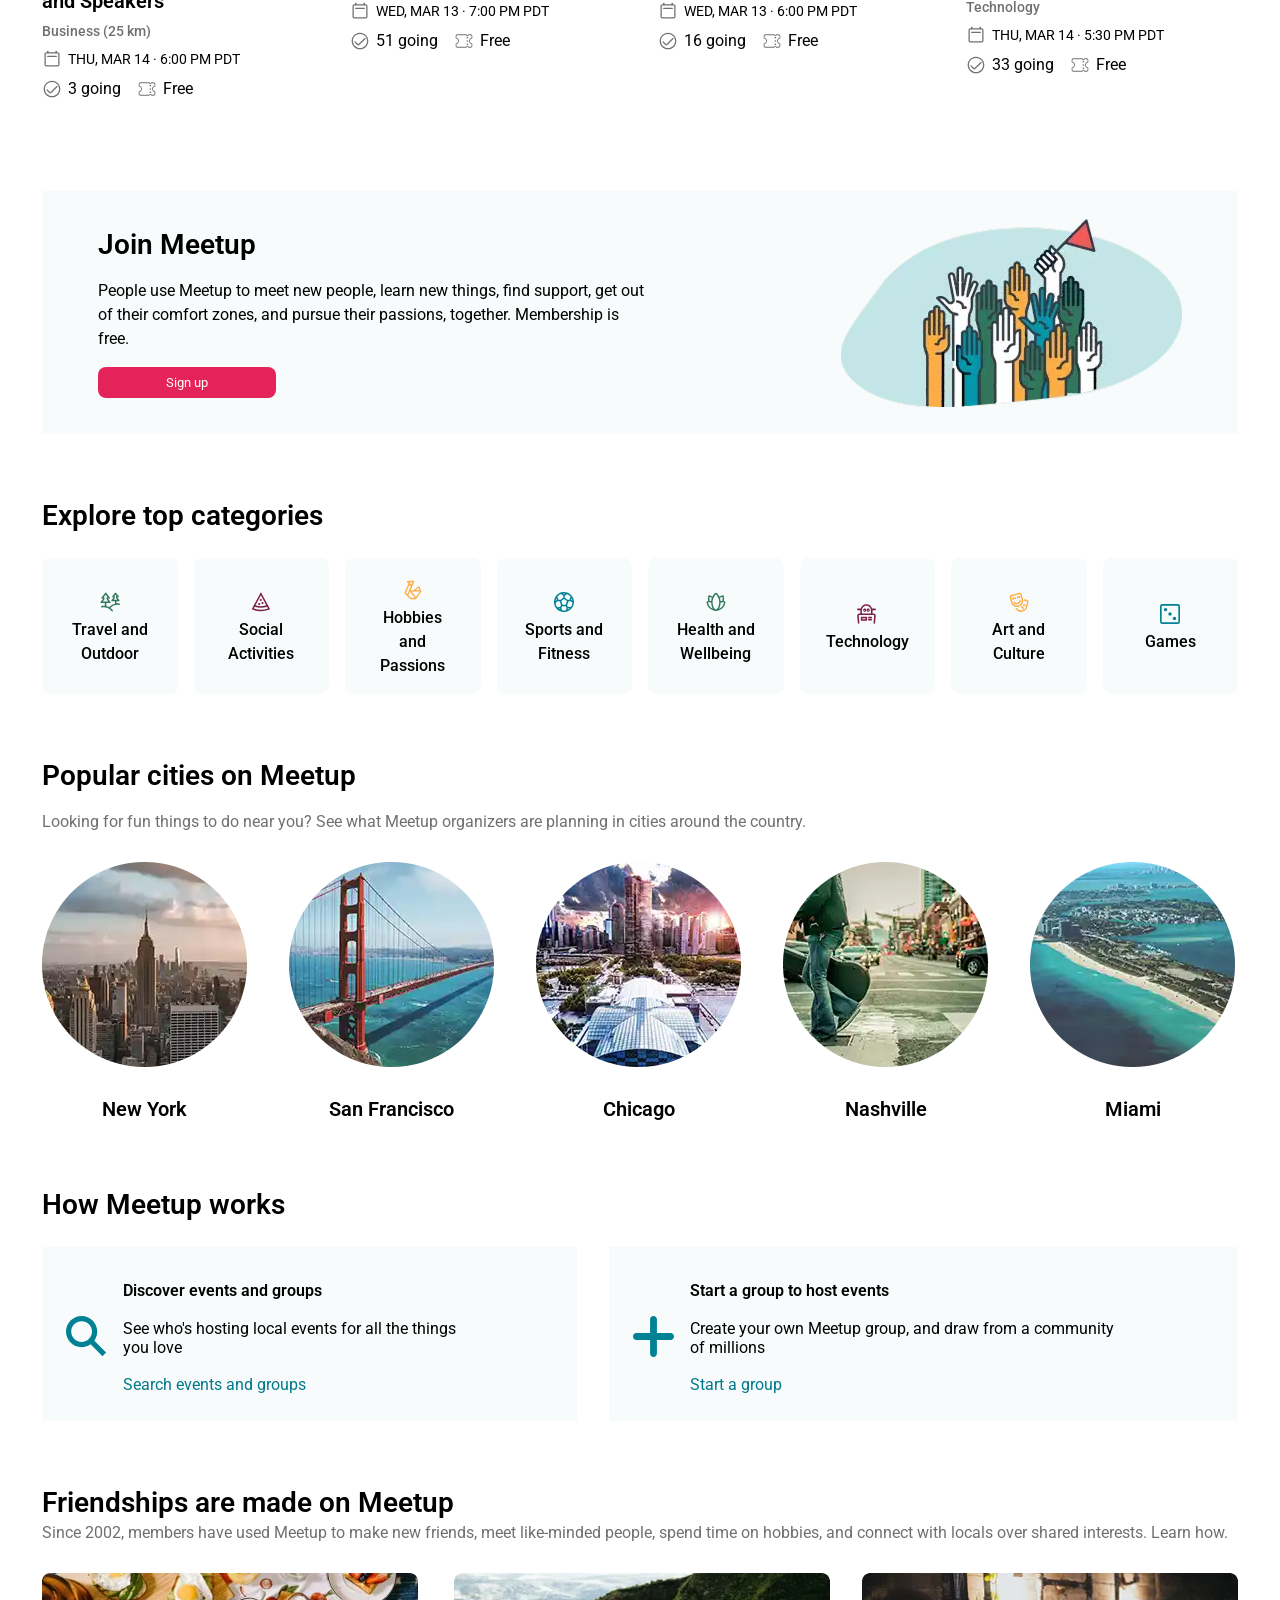
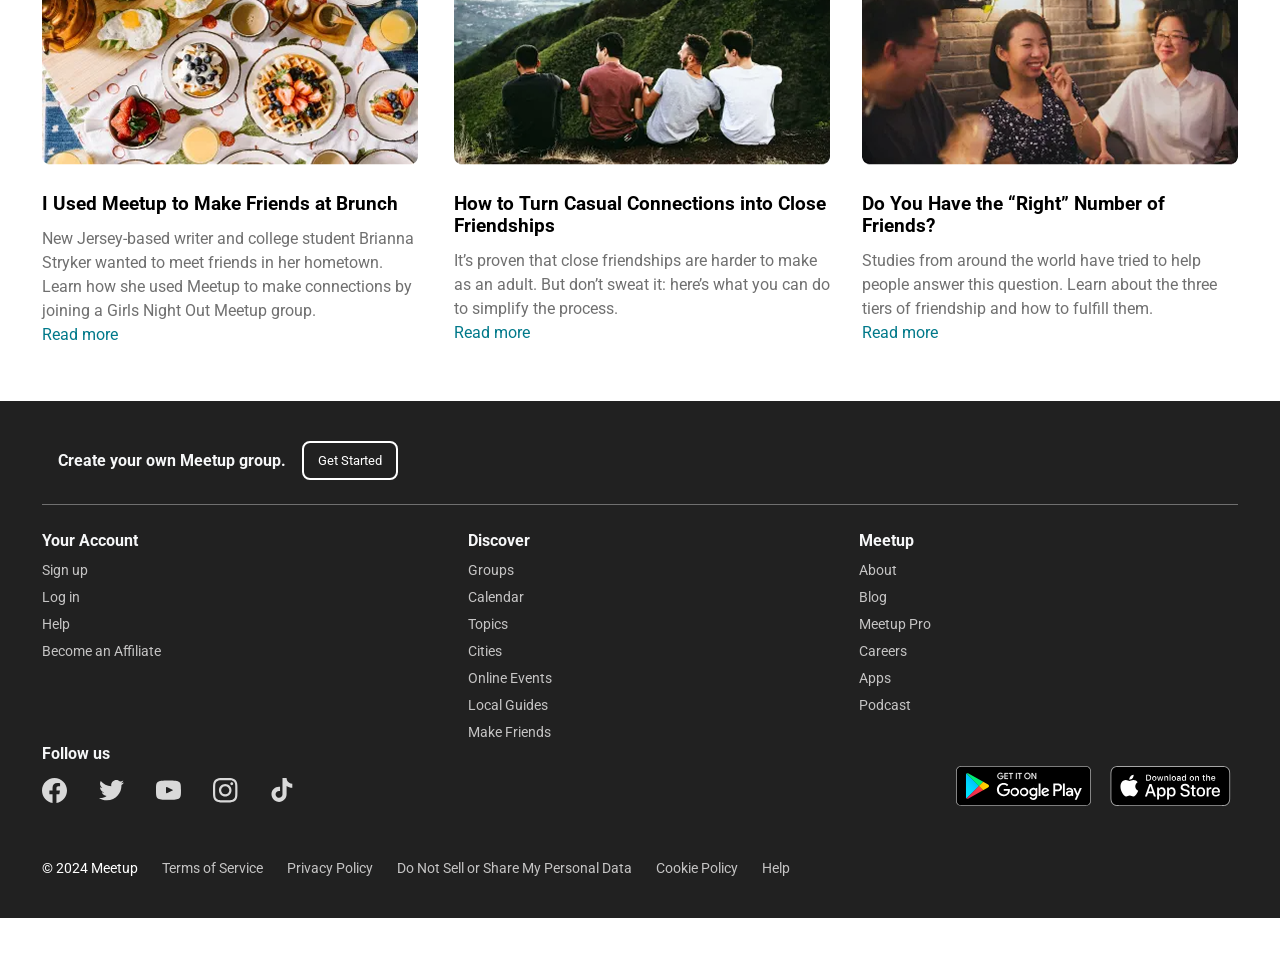
==== commit 12419969: "made breakpionts for main page" ====
--- a/index.html
+++ b/index.html
@@ -358,99 +358,113 @@
       </section>
 
       <section class="eventsOnlyMobile">
-        <div class="upTextBox">
-          <div class="changeIcon">
-            <h2>Events near</h2>
-            <button>
-              Mountain View, CA<img
-                src="assets/icons/change-icon.svg"
-                alt="change-icon"
-              />
-            </button>
-          </div>
-        </div>
-        <div class="examplesPart">
-          <div class="eventCard">
-            <div class="cardImage">
-              <img src="assets/images/card1.png" alt="image" />
-            </div>
-            <div class="cardContent">
-              <span>Wed, Mar 13 · 11:30 PM UTC</span>
-              <h3>All Nations - Manhattan Missions Church Bible Study</h3>
-              <span>Hobbies and Passions (5 km)</span>
-            </div>
-          </div>
-          <div class="eventCard">
-            <div class="cardImage">
-              <img src="assets/images/card2.png" alt="image" />
-            </div>
-            <div class="cardContent">
-              <span>Sat, Mar 23 · 3:00 PM UTC</span>
-              <h3>INFJ Personality Type - Coffee Shop Meet & Greet</h3>
-              <span>Hobbies and Passions (25 km)</span>
-              <div class="cardMeta">
-                <span>99 attendees</span>
-              </div>
-            </div>
-          </div>
-          <div class="eventCard">
-            <div class="cardImage">
-              <img src="assets/images/card3.png" alt="image" />
-            </div>
-            <div class="cardContent">
-              <span>Wed, Mar 13 · 11:30 PM UTC</span>
-              <h3>
-                NYC AI Users - AI Tech Talks, Demo & Social: RAG Search and
-                Customer Experience
-              </h3>
-              <span>Technology (50 km)</span>
-              <div class="cardMeta">
-                <span>43 attendees</span>
-                <span class="redString">2 spots left</span>
-              </div>
-            </div>
-          </div>
-        </div>
-        <div class="headBox">
-          <h2>Upcoming online events</h2>
-        </div>
-        <div class="examplesPart">
-          <div class="eventCard">
-            <div class="cardImage">
-              <img src="assets/images/card4.png" alt="image" />
-            </div>
-            <div class="cardContent">
-              <span>Wed, Mar 13 · 11:30 PM UTC</span>
-              <h3>Book 40+ Appointments Per Month Using AI and Automation</h3>
-              <span>Technology</span>
-            </div>
-          </div>
-          <div class="eventCard">
-            <div class="cardImage">
-              <img src="assets/images/card5.png" alt="image" />
-            </div>
-            <div class="cardContent">
-              <span>Wed, Mar 13 · 11:00 PM UTC</span>
-              <h3>Dump writing group weekly meetup</h3>
-              <span>Hobbies and Passions</span>
-              <div class="cardMeta">
-                <span>77 attendees</span>
-              </div>
-            </div>
-          </div>
-          <div class="eventCard">
-            <div class="cardImage">
-              <img src="assets/images/card6.png" alt="image" />
-            </div>
-            <div class="cardContent">
-              <span>Thu, Mar 14 · 11:00 PM UTC</span>
-              <h3>
-                Over 40s, 50s, & 60s Senior Singles Chat, Meet & Dating
-                Community
-              </h3>
-              <span>Hobbies and Passions</span>
-              <div class="cardMeta">
-                <span>140 attendees</span>
+        <div class="container">
+          <div class="upTextBox">
+            <div class="changeIcon">
+              <h2>Events near</h2>
+              <button>
+                Mountain View, CA<img
+                  src="assets/icons/change-icon.svg"
+                  alt="change-icon"
+                />
+              </button>
+            </div>
+          </div>
+          <div class="examplesPart">
+            <div class="eventCard">
+              <div class="cardImage">
+                <img src="assets/images/card1.png" alt="image" />
+              </div>
+              <div class="cardContent">
+                <span>Wed, Mar 13 · 11:30 PM UTC</span>
+                <h3>All Nations - Manhattan Missions Church Bible Study</h3>
+                <span>Hobbies and Passions (5 km)</span>
+                <span class="eventBadge">
+                  <img src="assets/icons/camera-icon.svg" alt="" />
+                  Online Event
+                </span>
+              </div>
+            </div>
+            <div class="eventCard">
+              <div class="cardImage">
+                <img src="assets/images/card2.png" alt="image" />
+              </div>
+              <div class="cardContent">
+                <span>Sat, Mar 23 · 3:00 PM UTC</span>
+                <h3>INFJ Personality Type - Coffee Shop Meet & Greet</h3>
+                <span>Hobbies and Passions (25 km)</span>
+                <span class="eventBadge">
+                  <img src="assets/icons/camera-icon.svg" alt="" />
+                  Online Event
+                </span>
+                <div class="cardMeta">
+                  <span>99 attendees</span>
+                </div>
+              </div>
+            </div>
+            <div class="eventCard">
+              <div class="cardImage">
+                <img src="assets/images/card3.png" alt="image" />
+              </div>
+              <div class="cardContent">
+                <span>Wed, Mar 13 · 11:30 PM UTC</span>
+                <h3>
+                  NYC AI Users - AI Tech Talks, Demo & Social: RAG Search and
+                  Customer Experience
+                </h3>
+                <span>Technology (50 km)</span>
+                <div class="cardMeta">
+                  <span>43 attendees</span>
+                  <span class="redString">2 spots left</span>
+                </div>
+              </div>
+            </div>
+          </div>
+          <div class="headBox">
+            <h2>Upcoming online events</h2>
+          </div>
+          <div class="examplesPart">
+            <div class="eventCard">
+              <div class="cardImage">
+                <img src="assets/images/card4.png" alt="image" />
+              </div>
+              <div class="cardContent">
+                <span>Wed, Mar 13 · 11:30 PM UTC</span>
+                <h3>Book 40+ Appointments Per Month Using AI and Automation</h3>
+                <span>Technology</span>
+                <span class="eventBadge">
+                  <img src="assets/icons/camera-icon.svg" alt="" />
+                  Online Event
+                </span>
+              </div>
+            </div>
+            <div class="eventCard">
+              <div class="cardImage">
+                <img src="assets/images/card5.png" alt="image" />
+              </div>
+              <div class="cardContent">
+                <span>Wed, Mar 13 · 11:00 PM UTC</span>
+                <h3>Dump writing group weekly meetup</h3>
+                <span>Hobbies and Passions</span>
+                <div class="cardMeta">
+                  <span>77 attendees</span>
+                </div>
+              </div>
+            </div>
+            <div class="eventCard">
+              <div class="cardImage">
+                <img src="assets/images/card6.png" alt="image" />
+              </div>
+              <div class="cardContent">
+                <span>Thu, Mar 14 · 11:00 PM UTC</span>
+                <h3>
+                  Over 40s, 50s, & 60s Senior Singles Chat, Meet & Dating
+                  Community
+                </h3>
+                <span>Hobbies and Passions</span>
+                <div class="cardMeta">
+                  <span>140 attendees</span>
+                </div>
               </div>
             </div>
           </div>
@@ -526,19 +540,19 @@
             >
           </div>
           <div class="imagesPopularCities">
-            <div class="newYork">
+            <div class="newYork city">
               <img src="assets/images/NewYork.png" alt="New York" />
               <h3>New York</h3>
             </div>
-            <div class="sanFrancisco">
+            <div class="sanFrancisco city">
               <img src="assets/images/SanFrancisko.png" alt="SanFrancisko" />
               <h3>San Francisco</h3>
             </div>
-            <div class="chicago">
+            <div class="chicago city">
               <img src="assets/images/Chicago.png" alt="Chicago" />
               <h3>Chicago</h3>
             </div>
-            <div class="nashville">
+            <div class="nashville city">
               <img src="assets/images/Nashville.png" alt="Nashville" />
               <h3>Nashville</h3>
             </div>
@@ -568,7 +582,7 @@
               </div>
             </div>
             <div class="subBox">
-              <div class="iconBox2">
+              <div class="iconBox">
                 <img src="assets/icons/plus-icon.svg" alt="" />
               </div>
               <div class="textsBox">
--- a/styles/styleIndex.css
+++ b/styles/styleIndex.css
@@ -35,6 +35,7 @@
 header > .container {
   max-width: none;
   margin: 11px;
+  gap: 12px;
 }
 header > .container,
 .logoBox,
@@ -574,22 +575,200 @@
     gap: 16px;
   }
 }
-
+/*==========================================
+==========================================*/
 @media (max-width: 890px) {
   .onlyDekstop {
     display: none;
   }
+  /*header */
+  header > .container {
+    display: grid;
+    grid-template-columns: 1fr auto;
+    gap: 11px;
+  }
+  .logoBox {
+    grid-column: 1;
+    grid-row: 1;
+    margin: 0;
+  }
+  .buttonsBox {
+    grid-column: 2;
+    grid-row: 1;
+    margin: 0;
+  }
+  .searchBox {
+    grid-column: 1 / -1;
+    grid-row: 2;
+    max-width: 70%;
+  }
+  .languageBox button,
+  .buttonsBox > button,
+  .textBox > p {
+    font-size: 12px;
+  }
+  /*hero*/
+  .hero > .container {
+    flex-direction: column;
+    align-items: center;
+  }
+  .textBox {
+    flex: none;
+    max-width: 100%;
+    align-items: center;
+    text-align: center;
+  }
+  .textBox > button {
+    display: none;
+  }
+  .imageBox {
+    display: flex;
+    justify-content: center;
+  }
+  /*events*/
   .eventsOnlyMobile {
     display: flex;
     flex-direction: column;
   }
-
   .container {
     padding-inline: 16px;
   }
-}
-
+  .examplesPart {
+    display: flex;
+    flex-direction: column;
+    gap: 24px;
+    margin-top: 20px;
+  }
+  .headBox {
+    margin-top: 24px;
+  }
+  .eventCard {
+    display: flex;
+    gap: 12px;
+  }
+  .cardContent {
+    display: flex;
+    flex-direction: column;
+    gap: 6px;
+  }
+  .cardContent > span {
+    font-size: 12px;
+    line-height: 16px;
+    font-weight: 500;
+    color: #7c6f50;
+  }
+  .cardContent h3 {
+    font-size: 16px;
+    line-height: 22px;
+    font-weight: 500;
+  }
+  .cardMeta {
+    display: flex;
+    align-items: center;
+    gap: 16px;
+    margin-top: 12px;
+    font-size: 12px;
+    font-weight: 400;
+    line-height: 16px;
+    color: #707070;
+  }
+  .redString {
+    color: #e32359;
+  }
+  .eventBadge {
+    position: static;
+    font-size: 11px;
+    line-height: 14px;
+    gap: 3px;
+  }
+  .eventBadge > img {
+    width: 12px;
+    height: 10px;
+  }
+  /*join Meetup*/
+  .joinCard {
+    flex-direction: column-reverse;
+    align-items: center;
+    gap: 24px;
+  }
+  .joinText {
+    max-width: 100%;
+    padding: 24px;
+    align-items: center;
+    text-align: center;
+  }
+  .signUpBtn2 {
+    align-self: center;
+  }
+  .imgBox {
+    padding: 20px 24px;
+  }
+
+  /*categories*/
+  .allCategories {
+    display: grid;
+    grid-template-columns: repeat(2, 1fr);
+    gap: 16px;
+  }
+
+  /*popular cities*/
+  .imagesPopularCities {
+    display: grid;
+    grid-template-columns: repeat(2, 1fr);
+    gap: 24px;
+  }
+  .city > img {
+    /* width: 175px;
+    height: 175px; */
+  }
+  .miami {
+    display: none;
+  }
+
+  /*how it works*/
+  .howItWorksBox {
+    flex-direction: column;
+    gap: 16px;
+  }
+  .subBox {
+    width: 100%;
+    justify-content: flex-start;
+  }
+
+  /*friendships*/
+  .friendshipsImagesBox {
+    flex-direction: column;
+  }
+  .card > img {
+    width: 100%;
+    height: auto;
+  }
+
+  /*footer*/
+  .footerTop {
+    border-bottom: none;
+  }
+  .footerTop > h2 {
+    padding-bottom: 24px;
+    border-bottom: 1px solid #707070;
+  }
+}
+
+/*==========================================
+==========================================*/
 @media (max-width: 390px) {
+  .changeIcon > h2,
+  .headBox > h2,
+  .joinText > h3,
+  .container > h3,
+  .textPopularCities > h2,
+  .textsBox > h3,
+  .container > h2,
+  .friendshipsHeadBox > h2 {
+    font-weight: 600;
+    font-size: 20px;
+    line-height: 36px;
+  }
   /*header*/
   header > .container {
     display: grid;
@@ -649,8 +828,162 @@
     font-size: 14px;
     line-height: 16px;
   }
-  .changeIcon > h2 {
-    font-size: 20px;
+  .examplesPart {
+    display: flex;
+    flex-direction: column;
+    gap: 22px;
+    margin-top: 20px;
+  }
+  .headBox {
+    margin-top: 15px;
+  }
+  .eventCard {
+    display: flex;
+    gap: 8px;
+  }
+  .cardContent {
+    display: flex;
+    flex-direction: column;
+    gap: 4px;
+  }
+  .cardContent > span {
+    font-size: 9px;
+    line-height: 13px;
+    font-weight: 500;
+    color: #7c6f50;
+  }
+  .cardContent h3 {
+    font-size: 10px;
+    line-height: 16px;
+    font-weight: 500;
+  }
+  .cardMeta {
+    display: flex;
+    align-items: center;
+    gap: 16px;
+    margin-top: 28px;
+    font-size: 9px;
+    font-weight: 400;
+    line-height: 12px;
+    color: #707070;
+  }
+  .redString {
+    color: #e32359;
+  }
+  .eventBadge {
+    position: static;
+    font-size: 8px;
+    line-height: 10px;
+    gap: 2px;
+  }
+  .eventBadge > img {
+    width: 9px;
+    height: 7px;
+  }
+  /*join Meetup*/
+  .joinCard {
+    flex-direction: column-reverse;
+    justify-content: center;
+    align-items: center;
+  }
+  .joinText {
+    justify-content: center;
+    align-items: center;
+  }
+  .signUpBtn2 {
+    align-self: center;
+  }
+  .joinText > h3 {
     line-height: 25px;
   }
-}
+  .imgBox > img {
+    width: 238px;
+    height: 136px;
+  }
+  /*explore categoories*/
+  .allCategories {
+    margin-left: 54px;
+    margin-right: 17px;
+    display: grid;
+    grid-template-columns: repeat(2, 2fr);
+    grid-template-rows: repeat(2, 2fr);
+    column-gap: 23px;
+    row-gap: 11px;
+  }
+  /*popular cities*/
+
+  .textPopularCities > span {
+    font-size: 12px;
+    line-height: 24px;
+  }
+  .imagesPopularCities {
+    display: grid;
+    grid-template-columns: repeat(2, 2fr);
+    grid-template-rows: repeat(2, 2fr);
+    column-gap: 18px;
+    row-gap: 18px;
+  }
+  .miami {
+    display: none;
+  }
+  .city > img {
+    width: 154px;
+    height: 154px;
+  }
+  .city > h3 {
+    font-size: 15px;
+    line-height: 21px;
+  }
+  /*how meetup works*/
+  .howItWorksBox {
+    flex-direction: column;
+    gap: 15px;
+  }
+  .iconBox > img {
+    width: 25px;
+    height: 25px;
+  }
+  .subBox > .textsBox > h3 {
+    font-size: 12px;
+    line-height: 15px;
+  }
+  .textsBox > span,
+  .textsBox > a {
+    font-size: 10px;
+    line-height: 15px;
+  }
+  /*friendships*/
+  .friendshipsHeadBox > span {
+    display: none;
+  }
+  .friendshipsImagesBox {
+    display: flex;
+    flex-direction: column;
+  }
+  .card > h3 {
+    font-size: 16px;
+    line-height: 27px;
+  }
+  .card > a,
+  .card > p {
+    font-size: 12px;
+    line-height: 23px;
+  }
+  /*footer*/
+  .footerTop {
+    border-bottom: none;
+  }
+  .footerTop > h2 {
+    padding-bottom: 35px;
+    border-bottom: 1px solid#707070;
+  }
+  .footerTop > button {
+    align-self: flex-start;
+  }
+  .storesFollow {
+    display: none;
+  }
+  nav > a {
+    display: none;
+  }
+}
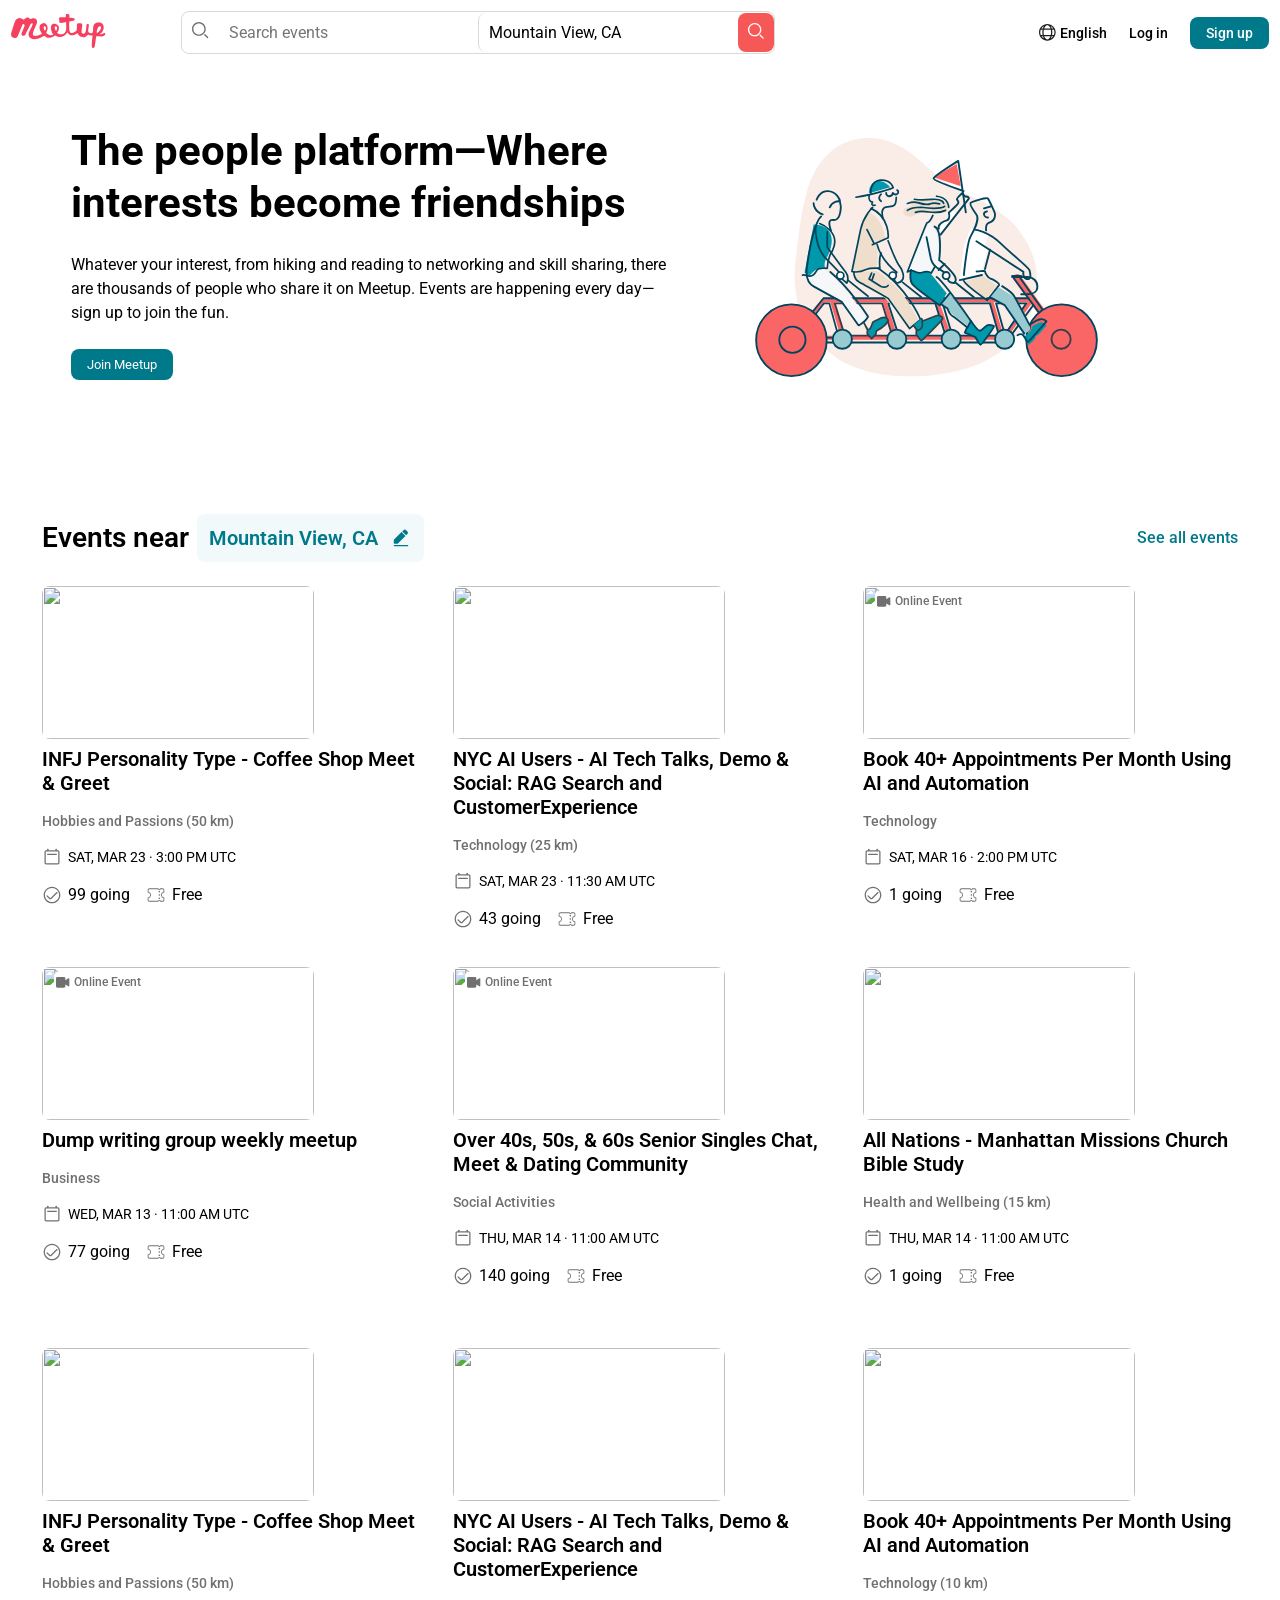
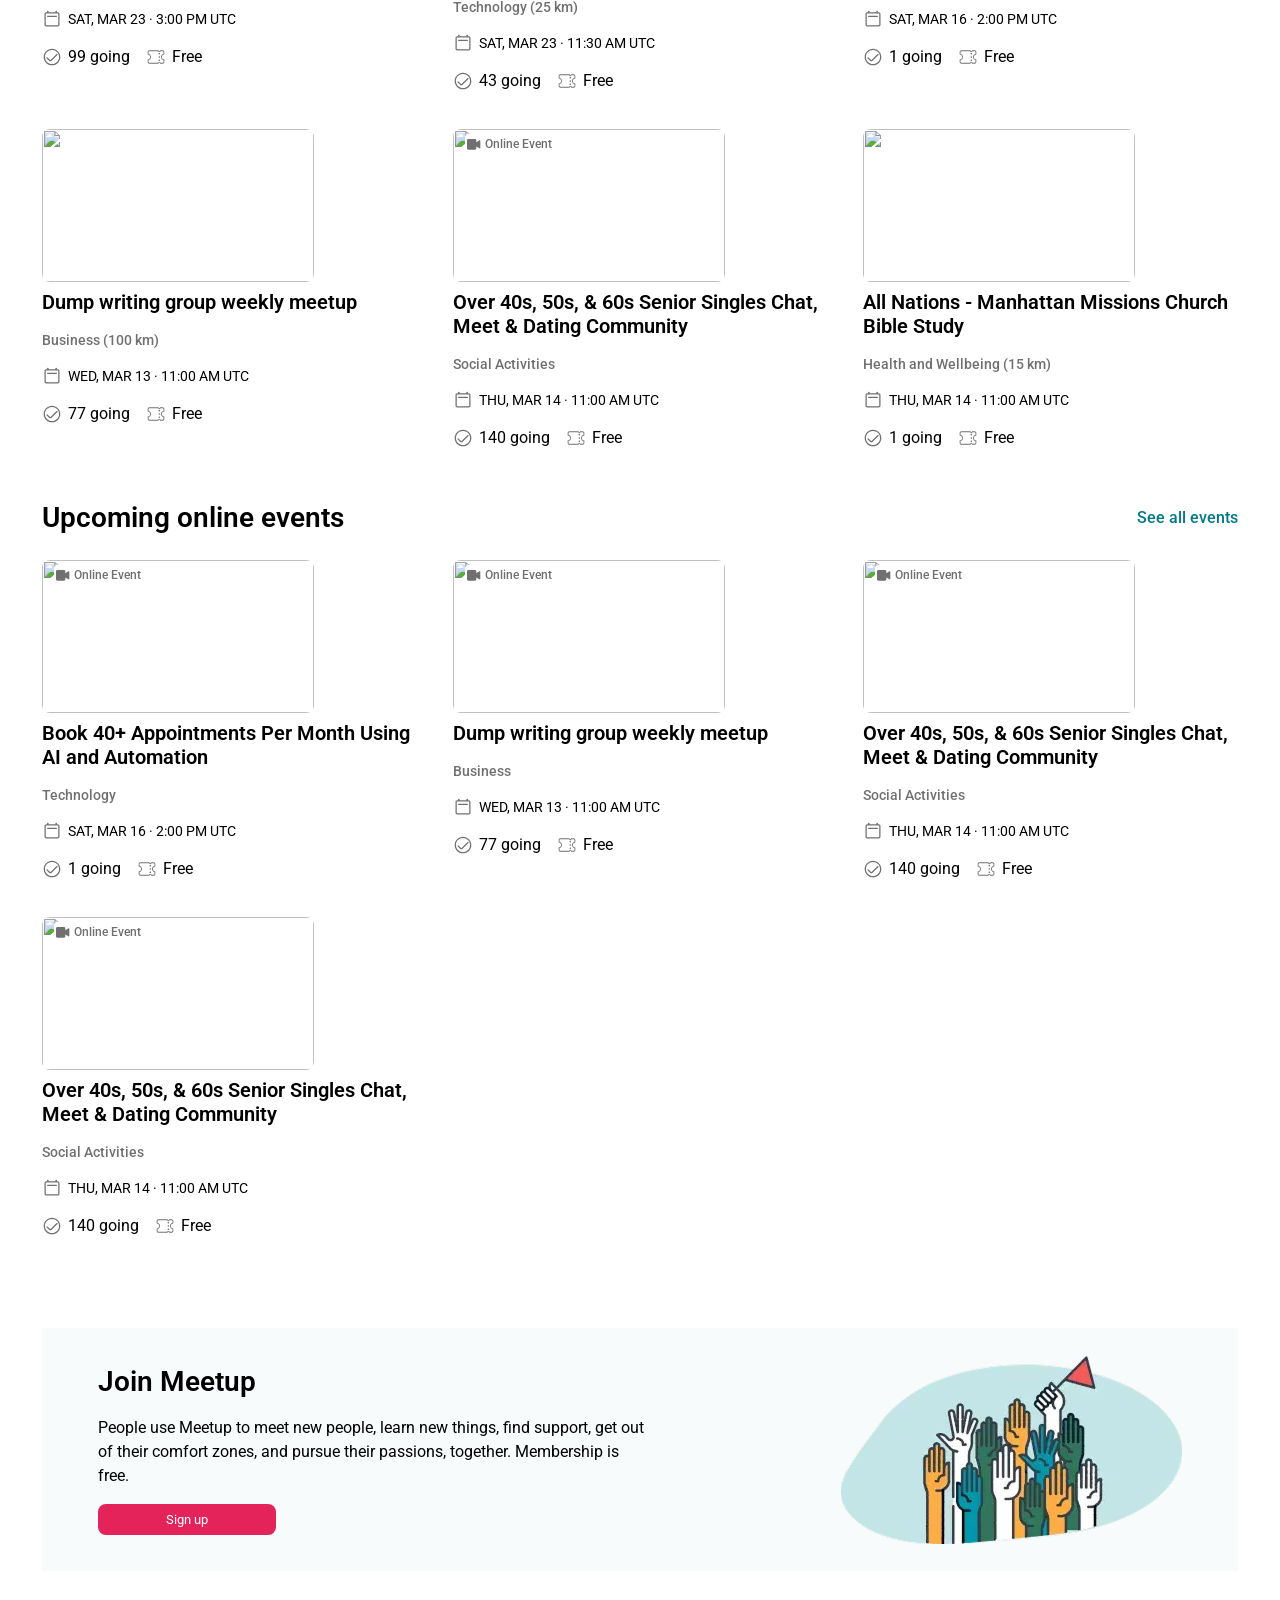
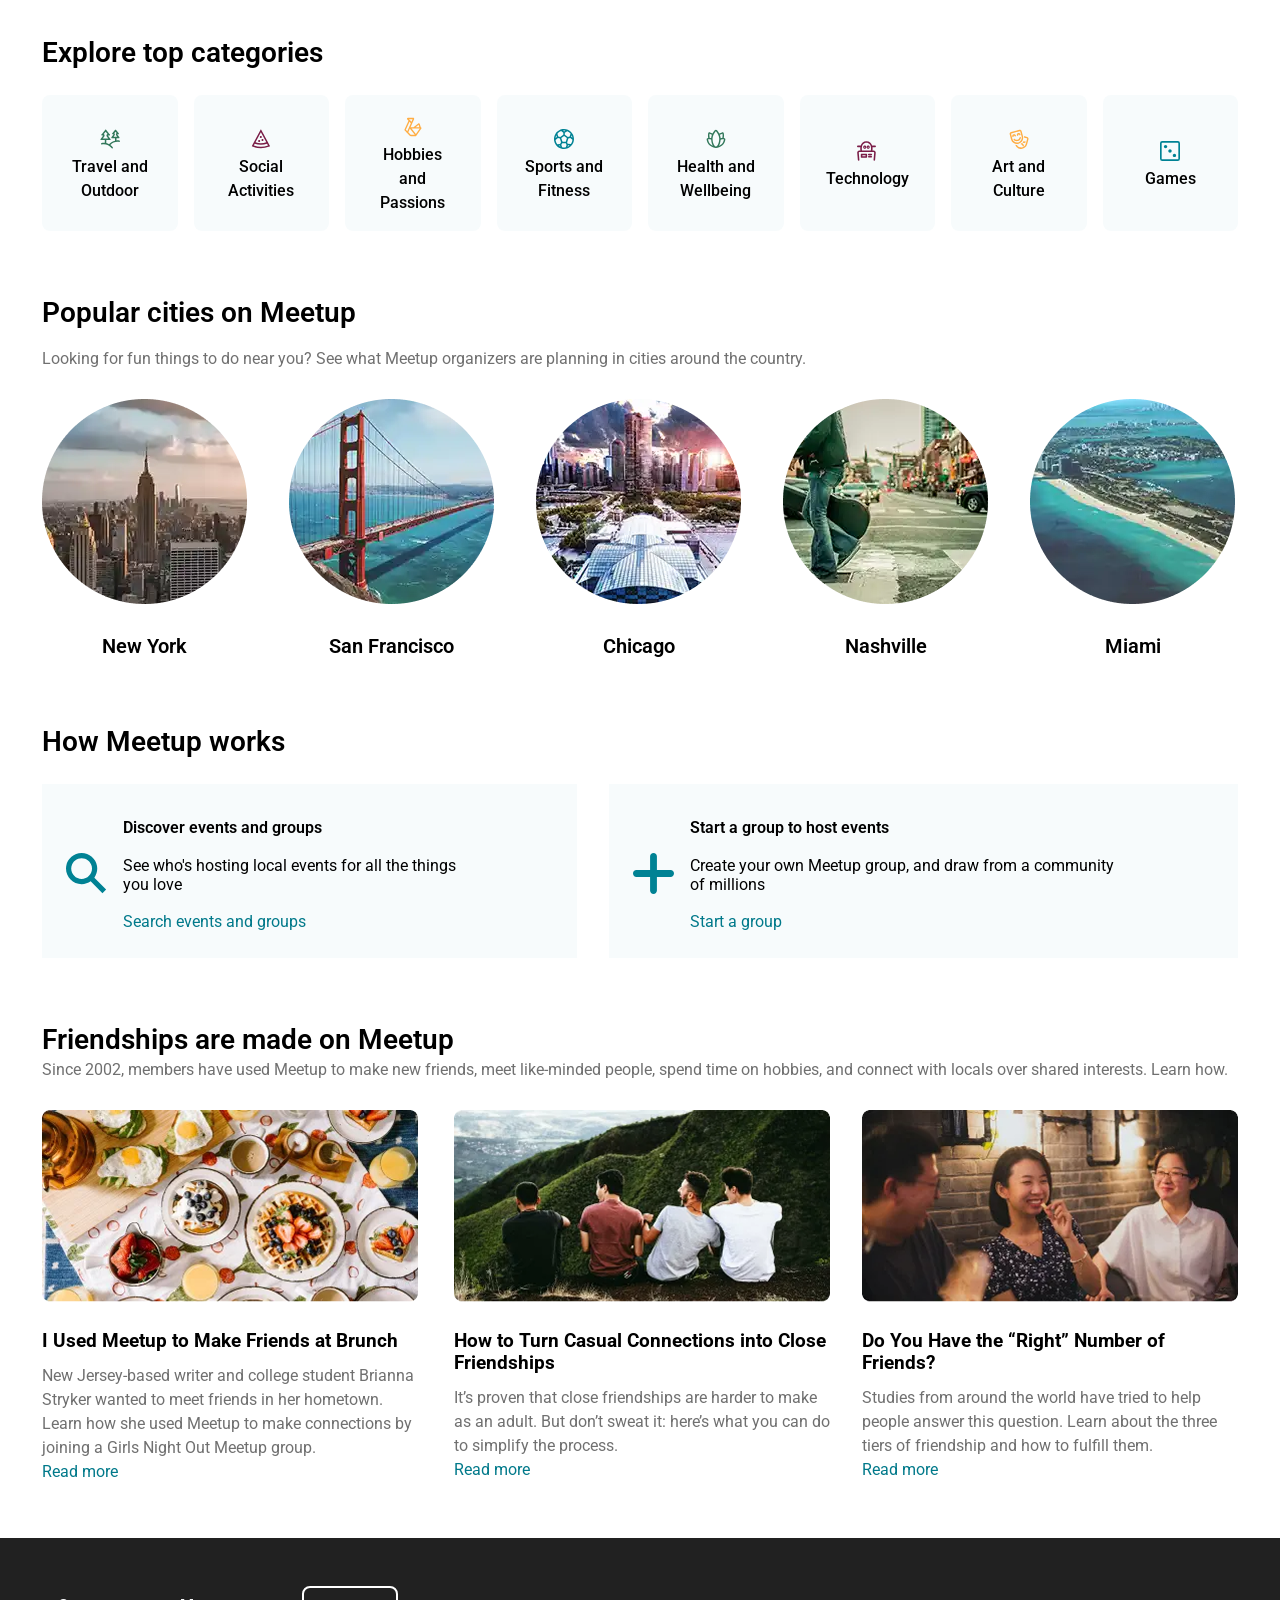
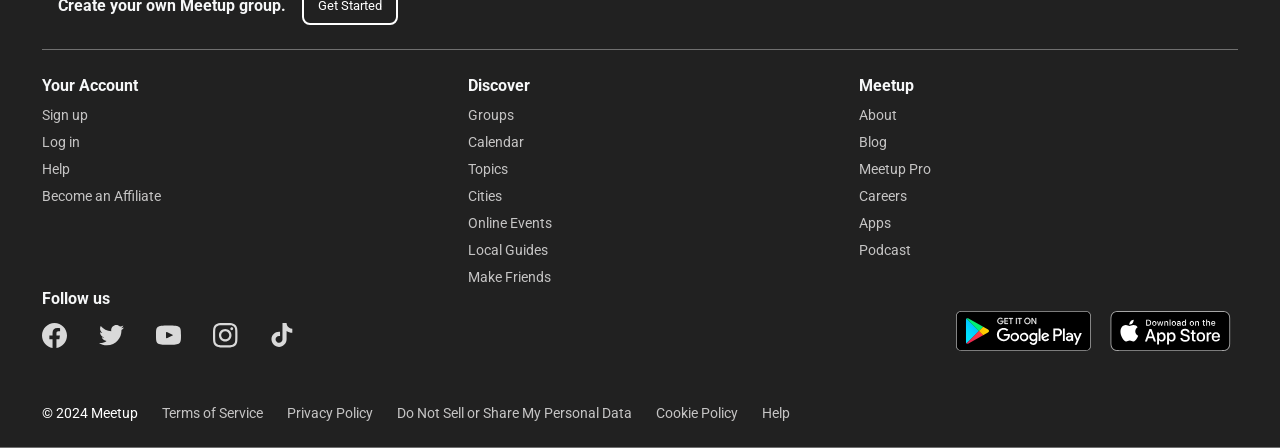
==== commit 96f06946: "remade all the structure, added base style file and event file css, map and render cards" ====
--- a/index.html
+++ b/index.html
@@ -10,7 +10,9 @@
       href="https://fonts.googleapis.com/css2?family=Roboto:ital,wght@0,100..900;1,100..900&display=swap"
       rel="stylesheet"
     />
-    <link href="styles/styleIndex.css" rel="stylesheet" />
+    <link rel="stylesheet" href="styles/base.css" />
+    <link rel="stylesheet" href="styles/styleIndex.css" />
+    <link rel="stylesheet" href="styles/eventsCard.css" />
   </head>
   <body>
     <header>
@@ -52,12 +54,14 @@
             <button class="filterBtn">Join Meetup</button>
           </div>
           <div class="imageBox">
-            <img src="assets/icons/header-image.svg" alt="event-image" />
-          </div>
-        </div>
-      </section>
-
-      <section class="eventsNear onlyDekstop">
+            <a href="/filteredPage.html">
+              <img src="assets/icons/header-image.svg" alt="event-image" />
+            </a>
+          </div>
+        </div>
+      </section>
+
+      <section class="eventsNear">
         <div class="container">
           <div class="upTextBox">
             <div class="changeIcon">
@@ -71,403 +75,17 @@
             </div>
             <a>See all events</a>
           </div>
-          <div class="eventsGrid">
-            <div class="event">
-              <img src="assets/images/event1.png" alt="image" />
-              <h3>Day Trading Idea and Strategy</h3>
-              <span class="subject">Business (5 km)</span>
-              <div class="calendar">
-                <span>
-                  <img src="assets/icons/calendar-icon.svg" alt="" /> Mon, Mar
-                  18 · 7:00 PM PDT
-                </span>
-              </div>
-              <div class="free">
-                <span
-                  ><img src="assets/icons/chekmark-icon.svg" alt="" /> 1
-                  going</span
-                >
-                <span
-                  ><img src="assets/icons/ticket-icon.svg" alt="" /> Free</span
-                >
-              </div>
-            </div>
-            <div class="event">
-              <img src="assets/images/event2.png" alt="image" />
-              <h3>Let's Talk Networking: JPMorgan Chase in Palo Alto</h3>
-              <span class="subject">Business (25 km)</span>
-              <div class="calendar">
-                <span>
-                  <img src="assets/icons/calendar-icon.svg" alt="" />Tue, Mar 19
-                  · 5:00 PM PDT</span
-                >
-              </div>
-              <div class="free">
-                <span
-                  ><img src="assets/icons/chekmark-icon.svg" alt="" />41
-                  going</span
-                >
-                <span
-                  ><img src="assets/icons/ticket-icon.svg" alt="" />Free</span
-                >
-              </div>
-            </div>
-            <div class="event">
-              <img src="assets/images/event3.png" alt="image" />
-              <span class="eventBadge">
-                <img src="assets/icons/camera-icon.svg" alt="" />
-                Online Event
-              </span>
-              <h3>
-                Tech Talks & Quiz: Next- Gen Database Solutions for Emerging Use
-                Cases
-              </h3>
-              <span class="subject">Technology</span>
-              <div class="calendar">
-                <span
-                  ><img src="assets/icons/calendar-icon.svg" alt="" />Wed, Mar
-                  13 · 6:00 PM PDT</span
-                >
-              </div>
-              <div class="free">
-                <span
-                  ><img src="assets/icons/chekmark-icon.svg" alt="" />40
-                  going</span
-                >
-                <span
-                  ><img src="assets/icons/ticket-icon.svg" alt="" />Free</span
-                >
-              </div>
-            </div>
-            <div class="event">
-              <img src="assets/images/event4.png" alt="image" />
-              <h3>INFORMS San Francisco Chapter In-Person Event</h3>
-              <span class="subject">Health and Wellbeing (50 km)</span>
-              <div class="calendar">
-                <span
-                  ><img src="assets/icons/calendar-icon.svg" alt="" />Thu, Mar
-                  28 · 5:00 PM PDT</span
-                >
-              </div>
-              <div class="free">
-                <span
-                  ><img src="assets/icons/chekmark-icon.svg" alt="" />41
-                  going</span
-                >
-                <span
-                  ><img src="assets/icons/ticket-icon.svg" alt="" />Free</span
-                >
-              </div>
-            </div>
-            <div class="event">
-              <img src="assets/images/event5.png" alt="image" />
-              <h3>AI Wednesdays - Meet and Greet!</h3>
-              <span class="subject">Technology (5 km)</span>
-              <div class="calendar">
-                <span
-                  ><img src="assets/icons/calendar-icon.svg" alt="" />Wed, Mar
-                  13 · 6:30 PM PDT</span
-                >
-              </div>
-              <div class="free">
-                <span
-                  ><img src="assets/icons/chekmark-icon.svg" alt="" />29
-                  going</span
-                >
-                <span
-                  ><img src="assets/icons/ticket-icon.svg" alt="" />Free</span
-                >
-              </div>
-            </div>
-            <div class="event">
-              <img src="assets/images/event6.png" alt="image" />
-              <span class="eventBadge">
-                <img src="assets/icons/camera-icon.svg" alt="" />
-                Online Event
-              </span>
-              <h3>ROS By-The-Bay March 2024</h3>
-              <span class="subject">Social Activities</span>
-              <div class="calendar">
-                <span
-                  ><img src="assets/icons/calendar-icon.svg" alt="" />Thu, Mar
-                  21 · 6:00 PM PDT</span
-                >
-              </div>
-              <div class="free">
-                <span
-                  ><img src="assets/icons/chekmark-icon.svg" alt="" />51
-                  going</span
-                >
-                <span
-                  ><img src="assets/icons/ticket-icon.svg" alt="" />Free</span
-                >
-              </div>
-            </div>
-            <div class="event">
-              <img src="assets/images/event7.png" alt="image" />
-              <h3>Free Christian Singles' Dinner</h3>
-              <span class="subject">Hobbies and Passions (10 km)</span>
-              <div class="calendar">
-                <span
-                  ><img src="assets/icons/calendar-icon.svg" alt="" />Fri, Mar
-                  29 · 6:00 PM PDT</span
-                >
-              </div>
-              <div class="free">
-                <span
-                  ><img src="assets/icons/chekmark-icon.svg" alt="" />11
-                  going</span
-                >
-                <span
-                  ><img src="assets/icons/ticket-icon.svg" alt="" />Free</span
-                >
-              </div>
-            </div>
-            <div class="event">
-              <img src="assets/images/event8.png" alt="image" />
-              <h3>In-person: Deep Dive into RAG Architectures (Food served)</h3>
-              <span class="subject">Hobbies and Passions (50 km)</span>
-              <div class="calendar">
-                <span
-                  ><img src="assets/icons/calendar-icon.svg" alt="" />Thu, Mar
-                  14 · 5:00 PM PDT</span
-                >
-              </div>
-              <div class="free">
-                <span
-                  ><img src="assets/icons/chekmark-icon.svg" alt="" />16
-                  going</span
-                >
-                <span
-                  ><img src="assets/icons/ticket-icon.svg" alt="" />Free</span
-                >
-              </div>
-            </div>
-          </div>
-        </div>
-      </section>
-
-      <section class="upComingOnlineEvents onlyDekstop">
+          <div class="eventsBox"></div>
+        </div>
+      </section>
+
+      <section class="upComingOnlineEvents">
         <div class="container">
           <div class="headBox">
             <h2>Upcoming online events</h2>
             <a>See all events</a>
           </div>
-          <div class="eventsGrid2">
-            <div class="event">
-              <img src="assets/images/event9.png" alt="image" />
-              <span class="eventBadge">
-                <img src="assets/icons/camera-icon.svg" alt="" />
-                Online Event
-              </span>
-              <h3>
-                Amazing On-Demand 15 Min Interviews with Top Coaches and
-                Speakers
-              </h3>
-              <span class="subject">Business (25 km)</span>
-              <div class="calendar">
-                <span
-                  ><img src="assets/icons/calendar-icon.svg" alt="" />Thu, Mar
-                  14 · 6:00 PM PDT</span
-                >
-              </div>
-              <div class="free">
-                <span
-                  ><img src="assets/icons/chekmark-icon.svg" alt="" />3
-                  going</span
-                >
-                <span
-                  ><img src="assets/icons/ticket-icon.svg" alt="" />Free</span
-                >
-              </div>
-            </div>
-            <div class="event">
-              <img src="assets/images/event10.png" alt="image" />
-              <span class="eventBadge">
-                <img src="assets/icons/camera-icon.svg" alt="" />
-                Online Event
-              </span>
-              <h3>Day Trading Idea and Strategy</h3>
-              <span class="subject">Technology</span>
-              <div class="calendar">
-                <span
-                  ><img src="assets/icons/calendar-icon.svg" alt="" />Wed, Mar
-                  13 · 7:00 PM PDT</span
-                >
-              </div>
-              <div class="free">
-                <span
-                  ><img src="assets/icons/chekmark-icon.svg" alt="" />51
-                  going</span
-                >
-                <span
-                  ><img src="assets/icons/ticket-icon.svg" alt="" />Free</span
-                >
-              </div>
-            </div>
-            <div class="event">
-              <img src="assets/images/event11.png" alt="image" />
-              <span class="eventBadge">
-                <img src="assets/icons/camera-icon.svg" alt="" />
-                Online Event
-              </span>
-              <h3>Significant Musical Moments</h3>
-              <span class="subject">Hobbies and Passions (10 km)</span>
-              <div class="calendar">
-                <span
-                  ><img src="assets/icons/calendar-icon.svg" alt="" />Wed, Mar
-                  13 · 6:00 PM PDT</span
-                >
-              </div>
-              <div class="free">
-                <span
-                  ><img src="assets/icons/chekmark-icon.svg" alt="" />16
-                  going</span
-                >
-                <span
-                  ><img src="assets/icons/ticket-icon.svg" alt="" />Free</span
-                >
-              </div>
-            </div>
-            <div class="event">
-              <img src="assets/images/event12.png" alt="image" />
-              <span class="eventBadge">
-                <img src="assets/icons/camera-icon.svg" alt="" />
-                Online Event
-              </span>
-              <h3>FREE Webinar : Introduction to Power BI</h3>
-              <span class="subject">Technology</span>
-              <div class="calendar">
-                <span
-                  ><img src="assets/icons/calendar-icon.svg" alt="" />Thu, Mar
-                  14 · 5:30 PM PDT</span
-                >
-              </div>
-              <div class="free">
-                <span
-                  ><img src="assets/icons/chekmark-icon.svg" alt="" />33
-                  going</span
-                >
-                <span
-                  ><img src="assets/icons/ticket-icon.svg" alt="" />Free</span
-                >
-              </div>
-            </div>
-          </div>
-        </div>
-      </section>
-
-      <section class="eventsOnlyMobile">
-        <div class="container">
-          <div class="upTextBox">
-            <div class="changeIcon">
-              <h2>Events near</h2>
-              <button>
-                Mountain View, CA<img
-                  src="assets/icons/change-icon.svg"
-                  alt="change-icon"
-                />
-              </button>
-            </div>
-          </div>
-          <div class="examplesPart">
-            <div class="eventCard">
-              <div class="cardImage">
-                <img src="assets/images/card1.png" alt="image" />
-              </div>
-              <div class="cardContent">
-                <span>Wed, Mar 13 · 11:30 PM UTC</span>
-                <h3>All Nations - Manhattan Missions Church Bible Study</h3>
-                <span>Hobbies and Passions (5 km)</span>
-                <span class="eventBadge">
-                  <img src="assets/icons/camera-icon.svg" alt="" />
-                  Online Event
-                </span>
-              </div>
-            </div>
-            <div class="eventCard">
-              <div class="cardImage">
-                <img src="assets/images/card2.png" alt="image" />
-              </div>
-              <div class="cardContent">
-                <span>Sat, Mar 23 · 3:00 PM UTC</span>
-                <h3>INFJ Personality Type - Coffee Shop Meet & Greet</h3>
-                <span>Hobbies and Passions (25 km)</span>
-                <span class="eventBadge">
-                  <img src="assets/icons/camera-icon.svg" alt="" />
-                  Online Event
-                </span>
-                <div class="cardMeta">
-                  <span>99 attendees</span>
-                </div>
-              </div>
-            </div>
-            <div class="eventCard">
-              <div class="cardImage">
-                <img src="assets/images/card3.png" alt="image" />
-              </div>
-              <div class="cardContent">
-                <span>Wed, Mar 13 · 11:30 PM UTC</span>
-                <h3>
-                  NYC AI Users - AI Tech Talks, Demo & Social: RAG Search and
-                  Customer Experience
-                </h3>
-                <span>Technology (50 km)</span>
-                <div class="cardMeta">
-                  <span>43 attendees</span>
-                  <span class="redString">2 spots left</span>
-                </div>
-              </div>
-            </div>
-          </div>
-          <div class="headBox">
-            <h2>Upcoming online events</h2>
-          </div>
-          <div class="examplesPart">
-            <div class="eventCard">
-              <div class="cardImage">
-                <img src="assets/images/card4.png" alt="image" />
-              </div>
-              <div class="cardContent">
-                <span>Wed, Mar 13 · 11:30 PM UTC</span>
-                <h3>Book 40+ Appointments Per Month Using AI and Automation</h3>
-                <span>Technology</span>
-                <span class="eventBadge">
-                  <img src="assets/icons/camera-icon.svg" alt="" />
-                  Online Event
-                </span>
-              </div>
-            </div>
-            <div class="eventCard">
-              <div class="cardImage">
-                <img src="assets/images/card5.png" alt="image" />
-              </div>
-              <div class="cardContent">
-                <span>Wed, Mar 13 · 11:00 PM UTC</span>
-                <h3>Dump writing group weekly meetup</h3>
-                <span>Hobbies and Passions</span>
-                <div class="cardMeta">
-                  <span>77 attendees</span>
-                </div>
-              </div>
-            </div>
-            <div class="eventCard">
-              <div class="cardImage">
-                <img src="assets/images/card6.png" alt="image" />
-              </div>
-              <div class="cardContent">
-                <span>Thu, Mar 14 · 11:00 PM UTC</span>
-                <h3>
-                  Over 40s, 50s, & 60s Senior Singles Chat, Meet & Dating
-                  Community
-                </h3>
-                <span>Hobbies and Passions</span>
-                <div class="cardMeta">
-                  <span>140 attendees</span>
-                </div>
-              </div>
-            </div>
-          </div>
+          <div class="onlineEventsBox"></div>
         </div>
       </section>
 
--- a/styles/base.css
+++ b/styles/base.css
@@ -0,0 +1,253 @@
+* {
+  margin: 0;
+  padding: 0;
+  box-sizing: border-box;
+}
+body {
+  font-family: "Roboto", sans-serif;
+}
+button,
+input {
+  font-family: "Roboto", sans-serif;
+  border: none;
+  border-radius: 8px;
+}
+.container {
+  max-width: 1196px;
+  margin-inline: auto;
+}
+/*===========header=======================*/
+header > .container {
+  max-width: none;
+  margin: 11px;
+  gap: 12px;
+}
+header > .container,
+.logoBox,
+.searchBox,
+.buttonsBox,
+.languageBox,
+.buttonsBox span {
+  display: flex;
+  align-items: center;
+}
+.logoBox,
+.searchBox,
+.buttonsBox {
+  flex-shrink: 0;
+}
+.logoBox {
+  margin-right: 40px;
+  width: 118px;
+  height: 34px;
+}
+.searchBox {
+  border: 1px solid #d9d9d9;
+  border-radius: 8px;
+  overflow: hidden;
+  flex: 1 1 594px;
+  max-width: 594px;
+  min-width: 0;
+}
+.searchBox input[type="text"] {
+  font-weight: 400;
+  font-size: 16px;
+  width: 100%;
+  padding: 10px;
+}
+.searchBox input[type="text"] + input[type="text"] {
+  border-left: 1px solid #d9d9d9;
+}
+.searchBox > span {
+  padding: 10px;
+}
+.searchBtn {
+  background-color: #f65858;
+  color: #ffffff;
+  outline: none;
+  padding: 10px;
+  cursor: pointer;
+}
+.searchBtn > img {
+  width: 16px;
+}
+.buttonsBox {
+  margin-left: auto;
+  gap: 22px;
+}
+.languageBox {
+  gap: 4px;
+}
+.languageBox > button,
+.buttonsBox > button {
+  font-weight: 500;
+  font-size: 14px;
+  background-color: #ffffff;
+}
+
+.buttonsBox .signBtn {
+  color: #ffffff;
+  background-color: #00798a;
+  padding: 8px 16px;
+  cursor: pointer;
+}
+
+/*==========footer==========*/
+footer {
+  margin-top: 54px;
+  background-color: #212121;
+  gap: 16px;
+  border-bottom: 1px solid#707070;
+  padding: 24px 16px;
+}
+.footerTop {
+  display: flex;
+  align-items: center;
+  gap: 16px;
+  border-bottom: 1px solid#707070;
+  padding: 24px 16px;
+}
+.footerTop > button {
+  padding: 10px 14px;
+  border: 2px solid #ffffff;
+  color: #ffffff;
+  background-color: #212121;
+}
+.footerTop > h2,
+.column > h3,
+h4 {
+  font-size: 16px;
+  line-height: 24px;
+  color: #f6f7f8;
+}
+.navigationGrid {
+  display: flex;
+  margin-top: 24px;
+}
+.column > a {
+  font-size: 14px;
+  line-height: 20px;
+  color: #c5c4c4;
+}
+.column {
+  display: flex;
+  flex-direction: column;
+  flex-grow: 1;
+  gap: 7px;
+}
+.iconsFollow {
+  margin-top: 12px;
+  display: flex;
+  gap: 32px;
+}
+.storesFollow {
+  display: flex;
+  gap: 12px;
+}
+.follow {
+  display: flex;
+  justify-content: space-between;
+}
+nav {
+  display: flex;
+  margin-top: 52px;
+  gap: 24px;
+}
+nav > a,
+nav > span {
+  color: #c5c4c4;
+  font-size: 14px;
+  line-height: 20px;
+}
+nav > span {
+  color: #ffffff;
+}
+.socialMedia {
+  width: 25px;
+  height: 25px;
+}
+.store {
+  width: 135px;
+  height: 40px;
+}
+
+@media (max-width: 1220px) {
+  .container {
+    padding-inline: 24px;
+  }
+  /*header*/
+  .searchBox input[type="text"] + input[type="text"] {
+    display: none;
+  }
+  /*footer*/
+  .footerTop {
+    padding: 24px 16px;
+    gap: 16px;
+  }
+}
+@media (max-width: 890px) {
+  .searchBox input[type="text"] + input[type="text"] {
+    display: none;
+  }
+  .container {
+    padding-inline: 24px;
+  }
+  .languageBox button,
+  .buttonsBox > button {
+    font-size: 15px;
+    line-height: 29px;
+  }
+  /*header*/
+  header > .container {
+    display: grid;
+    grid-template-columns: 1fr auto;
+    gap: 11px;
+  }
+  .logoBox {
+    grid-column: 1;
+    grid-row: 1;
+    margin: 0;
+  }
+  .buttonsBox {
+    grid-column: 2;
+    grid-row: 1;
+    margin: 0;
+  }
+  .searchBox {
+    grid-column: 1 / -1;
+    grid-row: 2;
+    max-width: 70%;
+  }
+  /*footer*/
+  .footerTop {
+    border-bottom: none;
+  }
+  .footerTop > h2 {
+    padding-bottom: 35px;
+    border-bottom: 1px solid #707070;
+  }
+  .footerTop > button {
+    align-self: flex-start;
+  }
+  .storesFollow {
+    display: none;
+  }
+  nav > a {
+    display: none;
+  }
+}
+
+/*=========================== ≤ 390px ============================*/
+@media (max-width: 390px) {
+  .languageBox button,
+  .buttonsBox > button {
+    font-size: 12px;
+    line-height: 24px;
+  }
+  /*header*/
+  .searchBox {
+    grid-column: 1 / -1;
+    grid-row: 2;
+    max-width: 100%;
+  }
+}
--- a/styles/styleIndex.css
+++ b/styles/styleIndex.css
@@ -1,22 +1,3 @@
-* {
-  margin: 0;
-  padding: 0;
-  box-sizing: border-box;
-}
-body {
-  font-family: "Roboto", sans-serif;
-}
-button,
-input {
-  font-family: "Roboto", sans-serif;
-  border: none;
-  border-radius: 8px;
-  white-space: nowrap;
-}
-.container {
-  max-width: 1196px;
-  margin-inline: auto;
-}
 .changeIcon > h2,
 .headBox > h2,
 .joinText > h3,
@@ -28,84 +9,6 @@
   font-size: 28px;
   line-height: 36px;
 }
-.eventsOnlyMobile {
-  display: none;
-}
-/*===========header=======================*/
-header > .container {
-  max-width: none;
-  margin: 11px;
-  gap: 12px;
-}
-header > .container,
-.logoBox,
-.searchBox,
-.buttonsBox,
-.languageBox,
-.buttonsBox span {
-  display: flex;
-  align-items: center;
-}
-.logoBox,
-.searchBox,
-.buttonsBox {
-  flex-shrink: 0;
-}
-.logoBox {
-  margin-right: 40px;
-  width: 118px;
-  height: 34px;
-}
-.searchBox {
-  border: 1px solid #d9d9d9;
-  border-radius: 8px;
-  overflow: hidden;
-  flex: 1 1 594px; /* Гнучкий, базова ширина 594px, але може стискатися */
-  max-width: 594px;
-  min-width: 0; /* Дозволяє стискатися всередині flex-контейнера */
-}
-.searchBox input[type="text"] {
-  font-weight: 400;
-  font-size: 16px;
-  width: 100%;
-  padding: 12px;
-}
-.searchBox input[type="text"] + input[type="text"] {
-  border-left: 1px solid #d9d9d9;
-}
-.searchBox > span {
-  padding: 10px;
-}
-.searchBtn {
-  background-color: #f65858;
-  color: #ffffff;
-  outline: none;
-  padding: 14px;
-  cursor: pointer;
-}
-.searchBtn > img {
-  width: 16px;
-}
-.buttonsBox {
-  margin-left: auto;
-  gap: 22px;
-}
-.languageBox {
-  gap: 4px;
-}
-.languageBox > button,
-.buttonsBox > button {
-  font-weight: 500;
-  font-size: 14px;
-  background-color: #ffffff;
-}
-
-.buttonsBox .signBtn {
-  color: #ffffff;
-  background-color: #00798a;
-  padding: 8px 16px;
-  cursor: pointer;
-}
 /*===============The people platform=========*/
 .hero {
   margin: 71px;
@@ -142,116 +45,6 @@
 .imageBox {
   width: 379px;
   height: 269px;
-}
-/*=========Events near + Upcoming events ========*/
-.upComingOnlineEvents {
-  margin-top: 50px;
-}
-.eventsNear {
-  margin-top: 120px;
-}
-.changeIcon {
-  display: flex;
-  align-items: center;
-  justify-content: center;
-  gap: 8px;
-}
-.changeIcon > button {
-  display: flex;
-  justify-content: center;
-  align-items: center;
-  gap: 12px;
-  padding: 12px;
-  background-color: #97cad11f;
-  color: #00798a;
-  font-weight: 600;
-  font-size: 20px;
-  line-height: 24px;
-}
-
-.upTextBox,
-.headBox {
-  display: flex;
-  align-items: center;
-  justify-content: space-between;
-}
-.upTextBox > a,
-.headBox > a {
-  font-weight: 500;
-  font-size: 16px;
-  line-height: 24px;
-  color: #00798a;
-}
-.eventsGrid {
-  display: grid;
-  grid-template-columns: repeat(4, 1fr);
-  grid-template-rows: repeat(2, 1fr);
-  gap: 36px;
-  margin-top: 24px;
-}
-.event {
-  display: flex;
-  flex-direction: column;
-  gap: 8px;
-  position: relative;
-}
-.eventsGrid2 {
-  margin-top: 24px;
-  display: grid;
-  grid-template-columns: repeat(4, 1fr);
-  grid-template-rows: repeat(1, 1fr);
-  gap: 36px;
-}
-.eventBadge {
-  position: absolute;
-  top: 5px;
-  left: 12px;
-
-  display: flex;
-  align-items: center;
-  height: 20px;
-  border-radius: 4px;
-  background-color: #ffffff;
-  color: #707070;
-  padding: 2px;
-  font-size: 12px;
-  gap: 4px;
-  font-weight: 500;
-}
-
-.event > h3 {
-  font-size: 20px;
-  line-height: 24px;
-  font-weight: 600;
-}
-.event > img {
-  width: 272px;
-  height: 153px;
-}
-.subject {
-  color: #707070;
-  font-weight: 500;
-  font-size: 14px;
-  line-height: 20px;
-}
-.calendar,
-.free,
-.calendar > span,
-.free > span {
-  display: flex;
-  align-items: center;
-  gap: 6px;
-}
-
-.calendar {
-  text-transform: uppercase;
-  font-size: 14px;
-  line-height: 20px;
-}
-.free {
-  font-size: 16px;
-  line-height: 24px;
-  gap: 16px;
 }
 
 /*=========Join Meetup=========*/
@@ -407,94 +200,10 @@
 .card > h3 {
   margin-top: 24px;
 }
-/*==========footer==========*/
-footer {
-  margin-top: 54px;
-  margin-bottom: 40px;
-  background-color: #212121;
-  padding-bottom: 40px;
-  padding-top: 16px;
-}
-.footerTop {
-  display: flex;
-  align-items: center;
-  gap: 16px;
-  border-bottom: 1px solid#707070;
-  padding: 24px 16px;
-}
-.footerTop > button {
-  padding: 10px 14px;
-  border: 2px solid #ffffff;
-  color: #ffffff;
-  background-color: #212121;
-}
-.footerTop > h2,
-.column > h3,
-h4 {
-  font-size: 16px;
-  line-height: 24px;
-  color: #f6f7f8;
-}
-.navigationGrid {
-  display: flex;
-  margin-top: 24px;
-}
-.column > a {
-  font-size: 14px;
-  line-height: 20px;
-  color: #c5c4c4;
-}
-.column {
-  display: flex;
-  flex-direction: column;
-  flex-grow: 1;
-  gap: 7px;
-}
-.iconsFollow {
-  margin-top: 12px;
-  display: flex;
-  gap: 32px;
-}
-.storesFollow {
-  display: flex;
-  gap: 12px;
-}
-.follow {
-  display: flex;
-  justify-content: space-between;
-}
-nav {
-  display: flex;
-  margin-top: 52px;
-  gap: 24px;
-}
-nav > a,
-nav > span {
-  color: #c5c4c4;
-  font-size: 14px;
-  line-height: 20px;
-}
-nav > span {
-  color: #ffffff;
-}
-.socialMedia {
-  width: 25px;
-  height: 25px;
-}
-.store {
-  width: 135px;
-  height: 40px;
-}
+
 /*========================================================
 =================================adaptiv==================*/
 @media (max-width: 1220px) {
-  .container {
-    padding-inline: 24px;
-  }
-  /*хедер*/
-  .searchBox input[type="text"] + input[type="text"] {
-    display: none;
-  }
   /*хиро */
   .hero {
     margin: 48px 0;
@@ -517,13 +226,7 @@
     height: auto;
     display: block;
   }
-  /*event grid*/
-  .eventsGrid,
-  .eventsGrid2 {
-    grid-template-columns: repeat(3, minmax(0, 1fr));
-    column-gap: 36px;
-    row-gap: 36px;
-  }
+
   /*explpre categories*/
   .allCategories {
     display: grid;
@@ -549,6 +252,15 @@
     gap: 24px;
     justify-content: space-around;
   }
+  .city {
+    display: flex;
+    flex-direction: column;
+    align-items: center;
+  }
+  .city > img {
+    width: 100%;
+    max-width: 200px;
+  }
   /*how it works*/
   .subBox {
     padding: 24px;
@@ -556,68 +268,56 @@
   }
   /*friends*/
   .friendshipsImagesBox {
-    display: grid;
-    grid-template-columns: repeat(3, minmax(0, 1fr));
-    gap: 24px;
-  }
-  .card {
-    min-width: 0;
-    overflow-wrap: break-word;
+    flex-direction: column;
   }
   .card > img {
     width: 100%;
     height: auto;
-    display: block;
-  }
-  /*footer*/
-  .footerTop {
-    padding: 24px 16px;
-    gap: 16px;
+    max-width: 450px;
   }
 }
 /*==========================================
 ==========================================*/
 @media (max-width: 890px) {
-  .onlyDekstop {
-    display: none;
-  }
-  /*header */
-  header > .container {
-    display: grid;
-    grid-template-columns: 1fr auto;
-    gap: 11px;
-  }
-  .logoBox {
-    grid-column: 1;
-    grid-row: 1;
-    margin: 0;
-  }
-  .buttonsBox {
-    grid-column: 2;
-    grid-row: 1;
-    margin: 0;
-  }
-  .searchBox {
-    grid-column: 1 / -1;
-    grid-row: 2;
-    max-width: 70%;
+  .changeIcon > h2,
+  .headBox > h2,
+  .joinText > h3,
+  .container > h3,
+  .textPopularCities > h2,
+  .container > h2,
+  .friendshipsHeadBox > h2 {
+    font-size: 25px;
+    font-weight: 600;
+    line-height: 30px;
   }
   .languageBox button,
   .buttonsBox > button,
-  .textBox > p {
-    font-size: 12px;
-  }
+  .textBox > p,
+  .textPopularCities > span,
+  .card > a,
+  .card > p {
+    font-size: 15px;
+    line-height: 29px;
+  }
+
   /*hero*/
   .hero > .container {
     flex-direction: column;
     align-items: center;
+    gap: 10px;
+  }
+  h1 {
+    font-size: 30px;
+    line-height: 36px;
   }
   .textBox {
     flex: none;
     max-width: 100%;
+    gap: 10px;
     align-items: center;
     text-align: center;
   }
+
   .textBox > button {
     display: none;
   }
@@ -625,65 +325,10 @@
     display: flex;
     justify-content: center;
   }
-  /*events*/
-  .eventsOnlyMobile {
-    display: flex;
-    flex-direction: column;
-  }
-  .container {
-    padding-inline: 16px;
-  }
-  .examplesPart {
-    display: flex;
-    flex-direction: column;
-    gap: 24px;
-    margin-top: 20px;
-  }
-  .headBox {
-    margin-top: 24px;
-  }
-  .eventCard {
-    display: flex;
-    gap: 12px;
-  }
-  .cardContent {
-    display: flex;
-    flex-direction: column;
-    gap: 6px;
-  }
-  .cardContent > span {
-    font-size: 12px;
-    line-height: 16px;
-    font-weight: 500;
-    color: #7c6f50;
-  }
-  .cardContent h3 {
-    font-size: 16px;
-    line-height: 22px;
-    font-weight: 500;
-  }
-  .cardMeta {
-    display: flex;
-    align-items: center;
-    gap: 16px;
-    margin-top: 12px;
-    font-size: 12px;
-    font-weight: 400;
-    line-height: 16px;
-    color: #707070;
-  }
-  .redString {
-    color: #e32359;
-  }
-  .eventBadge {
-    position: static;
-    font-size: 11px;
-    line-height: 14px;
-    gap: 3px;
-  }
-  .eventBadge > img {
-    width: 12px;
-    height: 10px;
+
+  .imageBox > img {
+    width: 215px;
+    height: 152px;
   }
   /*join Meetup*/
   .joinCard {
@@ -703,6 +348,28 @@
   .imgBox {
     padding: 20px 24px;
   }
+  .imgBox > img {
+    width: 238px;
+    height: 136px;
+  }
+
+  .joinText {
+    max-width: 100%;
+    padding: 24px;
+    align-items: center;
+    text-align: center;
+  }
+  .signUpBtn2 {
+    align-self: center;
+  }
+  .joinText > h3 {
+    line-height: 25px;
+    font-size: 20px;
+    font-weight: 36px;
+  }
+  .imgBox {
+    padding: 20px 24px;
+  }
 
   /*categories*/
   .allCategories {
@@ -714,25 +381,49 @@
   /*popular cities*/
   .imagesPopularCities {
     display: grid;
-    grid-template-columns: repeat(2, 1fr);
-    gap: 24px;
-  }
-  .city > img {
-    /* width: 175px;
-    height: 175px; */
+    grid-template-columns: repeat(2, 2fr);
+    grid-template-rows: repeat(2, 2fr);
+    column-gap: 18px;
+    row-gap: 18px;
+    justify-content: initial;
+  }
+  .city {
+    min-width: 0;
   }
   .miami {
     display: none;
   }
-
+  .city > img {
+    width: 100%;
+    height: auto;
+    display: block;
+  }
+  .city > h3 {
+    font-size: 15px;
+    line-height: 21px;
+  }
   /*how it works*/
   .howItWorksBox {
     flex-direction: column;
     gap: 16px;
   }
+  .iconBox > img {
+    width: 25px;
+    height: 25px;
+  }
+
   .subBox {
     width: 100%;
     justify-content: flex-start;
+  }
+  .subBox > .textsBox > h3 {
+    font-size: 12px;
+    line-height: 15px;
+  }
+  .textsBox > span,
+  .textsBox > a {
+    font-size: 13px;
+    line-height: 18px;
   }
 
   /*friendships*/
@@ -743,14 +434,9 @@
     width: 100%;
     height: auto;
   }
-
-  /*footer*/
-  .footerTop {
-    border-bottom: none;
-  }
-  .footerTop > h2 {
-    padding-bottom: 24px;
-    border-bottom: 1px solid #707070;
+  .card > h3 {
+    font-size: 20px;
+    line-height: 30px;
   }
 }
 
@@ -762,144 +448,26 @@
   .joinText > h3,
   .container > h3,
   .textPopularCities > h2,
-  .textsBox > h3,
   .container > h2,
   .friendshipsHeadBox > h2 {
-    font-weight: 600;
     font-size: 20px;
-    line-height: 36px;
-  }
-  /*header*/
-  header > .container {
-    display: grid;
-    grid-template-columns: 1fr auto;
-    gap: 11px;
-  }
-  .logoBox {
-    grid-column: 1;
-    grid-row: 1;
-    margin: 0;
-  }
-  .buttonsBox {
-    grid-column: 2;
-    grid-row: 1;
-    margin: 0;
-  }
-  .searchBox {
-    grid-column: 1 / -1;
-    grid-row: 2;
-    max-width: 100%;
+    line-height: 25px;
   }
   .languageBox button,
   .buttonsBox > button,
-  .textBox > p {
+  .textBox > p,
+  .textPopularCities > span,
+  .card > a,
+  .card > p {
     font-size: 12px;
+    line-height: 24px;
   }
   /*hero*/
-  .hero > .container {
-    flex-direction: column;
-    align-items: center;
-    gap: 10px;
-  }
   h1 {
     font-size: 25px;
-    line-height: 30.5px;
-  }
-  .textBox {
-    flex: none;
-    gap: 10px;
-  }
-  .textBox > button {
-    display: none;
-  }
-  .imageBox {
-    display: flex;
-    justify-content: center;
-  }
-  .imageBox > img {
-    width: 215px;
-    height: 152px;
-  }
-  /*events*/
-  .upTextBox > a {
-    display: none;
-  }
-  .changeIcon button {
-    font-size: 14px;
-    line-height: 16px;
-  }
-  .examplesPart {
-    display: flex;
-    flex-direction: column;
-    gap: 22px;
-    margin-top: 20px;
-  }
-  .headBox {
-    margin-top: 15px;
-  }
-  .eventCard {
-    display: flex;
-    gap: 8px;
-  }
-  .cardContent {
-    display: flex;
-    flex-direction: column;
-    gap: 4px;
-  }
-  .cardContent > span {
-    font-size: 9px;
-    line-height: 13px;
-    font-weight: 500;
-    color: #7c6f50;
-  }
-  .cardContent h3 {
-    font-size: 10px;
-    line-height: 16px;
-    font-weight: 500;
-  }
-  .cardMeta {
-    display: flex;
-    align-items: center;
-    gap: 16px;
-    margin-top: 28px;
-    font-size: 9px;
-    font-weight: 400;
-    line-height: 12px;
-    color: #707070;
-  }
-  .redString {
-    color: #e32359;
-  }
-  .eventBadge {
-    position: static;
-    font-size: 8px;
-    line-height: 10px;
-    gap: 2px;
-  }
-  .eventBadge > img {
-    width: 9px;
-    height: 7px;
-  }
-  /*join Meetup*/
-  .joinCard {
-    flex-direction: column-reverse;
-    justify-content: center;
-    align-items: center;
-  }
-  .joinText {
-    justify-content: center;
-    align-items: center;
-  }
-  .signUpBtn2 {
-    align-self: center;
-  }
-  .joinText > h3 {
-    line-height: 25px;
-  }
-  .imgBox > img {
-    width: 238px;
-    height: 136px;
-  }
+    line-height: 31px;
+  }
+
   /*explore categoories*/
   .allCategories {
     margin-left: 54px;
@@ -912,41 +480,30 @@
   }
   /*popular cities*/
 
-  .textPopularCities > span {
-    font-size: 12px;
-    line-height: 24px;
-  }
   .imagesPopularCities {
     display: grid;
     grid-template-columns: repeat(2, 2fr);
     grid-template-rows: repeat(2, 2fr);
     column-gap: 18px;
     row-gap: 18px;
+    justify-content: initial;
+  }
+  .city {
+    min-width: 0;
   }
   .miami {
     display: none;
   }
   .city > img {
-    width: 154px;
-    height: 154px;
+    width: 100%;
+    height: auto;
+    display: block;
   }
   .city > h3 {
     font-size: 15px;
     line-height: 21px;
   }
   /*how meetup works*/
-  .howItWorksBox {
-    flex-direction: column;
-    gap: 15px;
-  }
-  .iconBox > img {
-    width: 25px;
-    height: 25px;
-  }
-  .subBox > .textsBox > h3 {
-    font-size: 12px;
-    line-height: 15px;
-  }
   .textsBox > span,
   .textsBox > a {
     font-size: 10px;
@@ -956,34 +513,8 @@
   .friendshipsHeadBox > span {
     display: none;
   }
-  .friendshipsImagesBox {
-    display: flex;
-    flex-direction: column;
-  }
   .card > h3 {
     font-size: 16px;
     line-height: 27px;
   }
-  .card > a,
-  .card > p {
-    font-size: 12px;
-    line-height: 23px;
-  }
-  /*footer*/
-  .footerTop {
-    border-bottom: none;
-  }
-  .footerTop > h2 {
-    padding-bottom: 35px;
-    border-bottom: 1px solid#707070;
-  }
-  .footerTop > button {
-    align-self: flex-start;
-  }
-  .storesFollow {
-    display: none;
-  }
-  nav > a {
-    display: none;
-  }
-}
+}
--- a/styles/eventsCard.css
+++ b/styles/eventsCard.css
@@ -0,0 +1,254 @@
+/*=========Events near + Upcoming events ========*/
+.eventsNear {
+  margin-top: 120px;
+}
+.changeIcon {
+  display: flex;
+  align-items: center;
+  justify-content: center;
+  gap: 8px;
+}
+.changeIcon > button {
+  display: flex;
+  justify-content: center;
+  align-items: center;
+  gap: 12px;
+  padding: 12px;
+  background-color: #97cad11f;
+  color: #00798a;
+  font-weight: 600;
+  font-size: 20px;
+  line-height: 24px;
+}
+
+.upTextBox,
+.headBox {
+  display: flex;
+  align-items: center;
+  justify-content: space-between;
+}
+.upTextBox > a,
+.headBox > a {
+  font-weight: 500;
+  font-size: 16px;
+  line-height: 24px;
+  color: #00798a;
+}
+.eventsBox {
+  display: grid;
+  grid-template-columns: repeat(4, 1fr);
+  grid-template-rows: repeat(2, 1fr);
+  gap: 36px;
+  margin-top: 24px;
+}
+.event {
+  display: flex;
+  flex-direction: column;
+  gap: 8px;
+  position: relative;
+}
+.eventImage {
+  width: 272px;
+  height: 153px;
+  object-fit: cover;
+  border-radius: 8px;
+  display: block;
+}
+.upComingOnlineEvents {
+  margin-top: 50px;
+}
+.onlineEventsBox {
+  margin-top: 24px;
+  display: grid;
+  grid-template-columns: repeat(4, 1fr);
+  grid-template-rows: repeat(1, 1fr);
+  gap: 36px;
+}
+.eventBadge {
+  position: absolute;
+  top: 5px;
+  left: 12px;
+
+  display: flex;
+  align-items: center;
+  height: 20px;
+  border-radius: 4px;
+  background-color: #ffffff;
+  color: #707070;
+  padding: 2px;
+  font-size: 12px;
+  gap: 4px;
+  font-weight: 500;
+}
+.redString {
+  color: #e32359;
+}
+.cardContent {
+  display: flex;
+  flex-direction: column;
+  gap: 16px;
+}
+.cardContent > h3 {
+  font-size: 20px;
+  line-height: 24px;
+  font-weight: 600;
+}
+.subject {
+  color: #707070;
+  font-weight: 500;
+  font-size: 14px;
+  line-height: 20px;
+}
+.calendar,
+.free,
+.calendar > time,
+.free > span {
+  display: flex;
+  align-items: center;
+  gap: 6px;
+}
+
+.calendar {
+  text-transform: uppercase;
+  font-size: 14px;
+  line-height: 20px;
+}
+.free {
+  font-size: 16px;
+  line-height: 24px;
+  gap: 16px;
+}
+.eventOnline {
+  display: none;
+}
+.cardMeta {
+  display: none;
+}
+
+/*1220*/
+@media (max-width: 1280px) {
+  .eventsBox,
+  .onlineEventsBox {
+    grid-template-columns: repeat(3, minmax(0, 1fr));
+    column-gap: 36px;
+    row-gap: 36px;
+  }
+}
+
+/*890*/
+@media (max-width: 890px) {
+  .container {
+    padding-inline: 16px;
+  }
+  .changeIcon > button {
+    font-size: 17px;
+    line-height: 20px;
+  }
+  .changeIcon > a {
+    display: none;
+  }
+  .eventsBox,
+  .onlineEventsBox {
+    display: flex;
+    flex-direction: column;
+  }
+  .eventsBox .event,
+  .onlineEventsBox .event {
+    display: flex;
+    gap: 12px;
+    align-items: flex-start;
+  }
+  .event {
+    display: flex;
+    flex-direction: row;
+    border-top: 1px solid #d9d9d9;
+    padding-top: 20px;
+  }
+  .eventImage {
+    width: 159px;
+    height: 90px;
+    object-fit: cover;
+    border-radius: 8px;
+    flex-shrink: 0;
+  }
+  .examplesPart {
+    display: flex;
+    flex-direction: column;
+    gap: 24px;
+    margin-top: 20px;
+  }
+  .headBox {
+    margin-top: 24px;
+  }
+  .cardContent {
+    display: flex;
+    flex-direction: column;
+    gap: 6px;
+    overflow-wrap: break-word;
+    min-width: 0;
+  }
+  .cardContent time {
+    font-size: 16px;
+    line-height: 20px;
+    font-weight: 500;
+    color: #7c6f50;
+    order: 1;
+  }
+  .subject {
+    order: 3;
+  }
+  .cardContent h3 {
+    font-size: 14px;
+    line-height: 19px;
+    font-weight: 500;
+    overflow-wrap: break-word;
+    order: 2;
+  }
+
+  .cardMeta {
+    display: flex;
+    align-items: center;
+    gap: 16px;
+    margin-top: 12px;
+    font-size: 15px;
+    font-weight: 400;
+    line-height: 20px;
+    color: #707070;
+    flex-wrap: wrap;
+    order: 4;
+  }
+  .eventBadge,
+  .free,
+  .calendar img {
+    display: none;
+  }
+  .eventBadge {
+    position: static;
+    font-size: 11px;
+    line-height: 14px;
+    gap: 3px;
+  }
+  .eventBadge > img {
+    width: 12px;
+    height: 10px;
+  }
+}
+@media (max-width: 390px) {
+  .changeIcon > button {
+    font-size: 14px;
+    line-height: 17px;
+  }
+  .cardImage > img {
+    width: 98px;
+    height: 65px;
+  }
+  .cardContent time,
+  .cardMeta {
+    font-size: 9px;
+    line-height: 13px;
+  }
+  .cardContent h3 {
+    font-size: 10px;
+    line-height: 15px;
+  }
+}
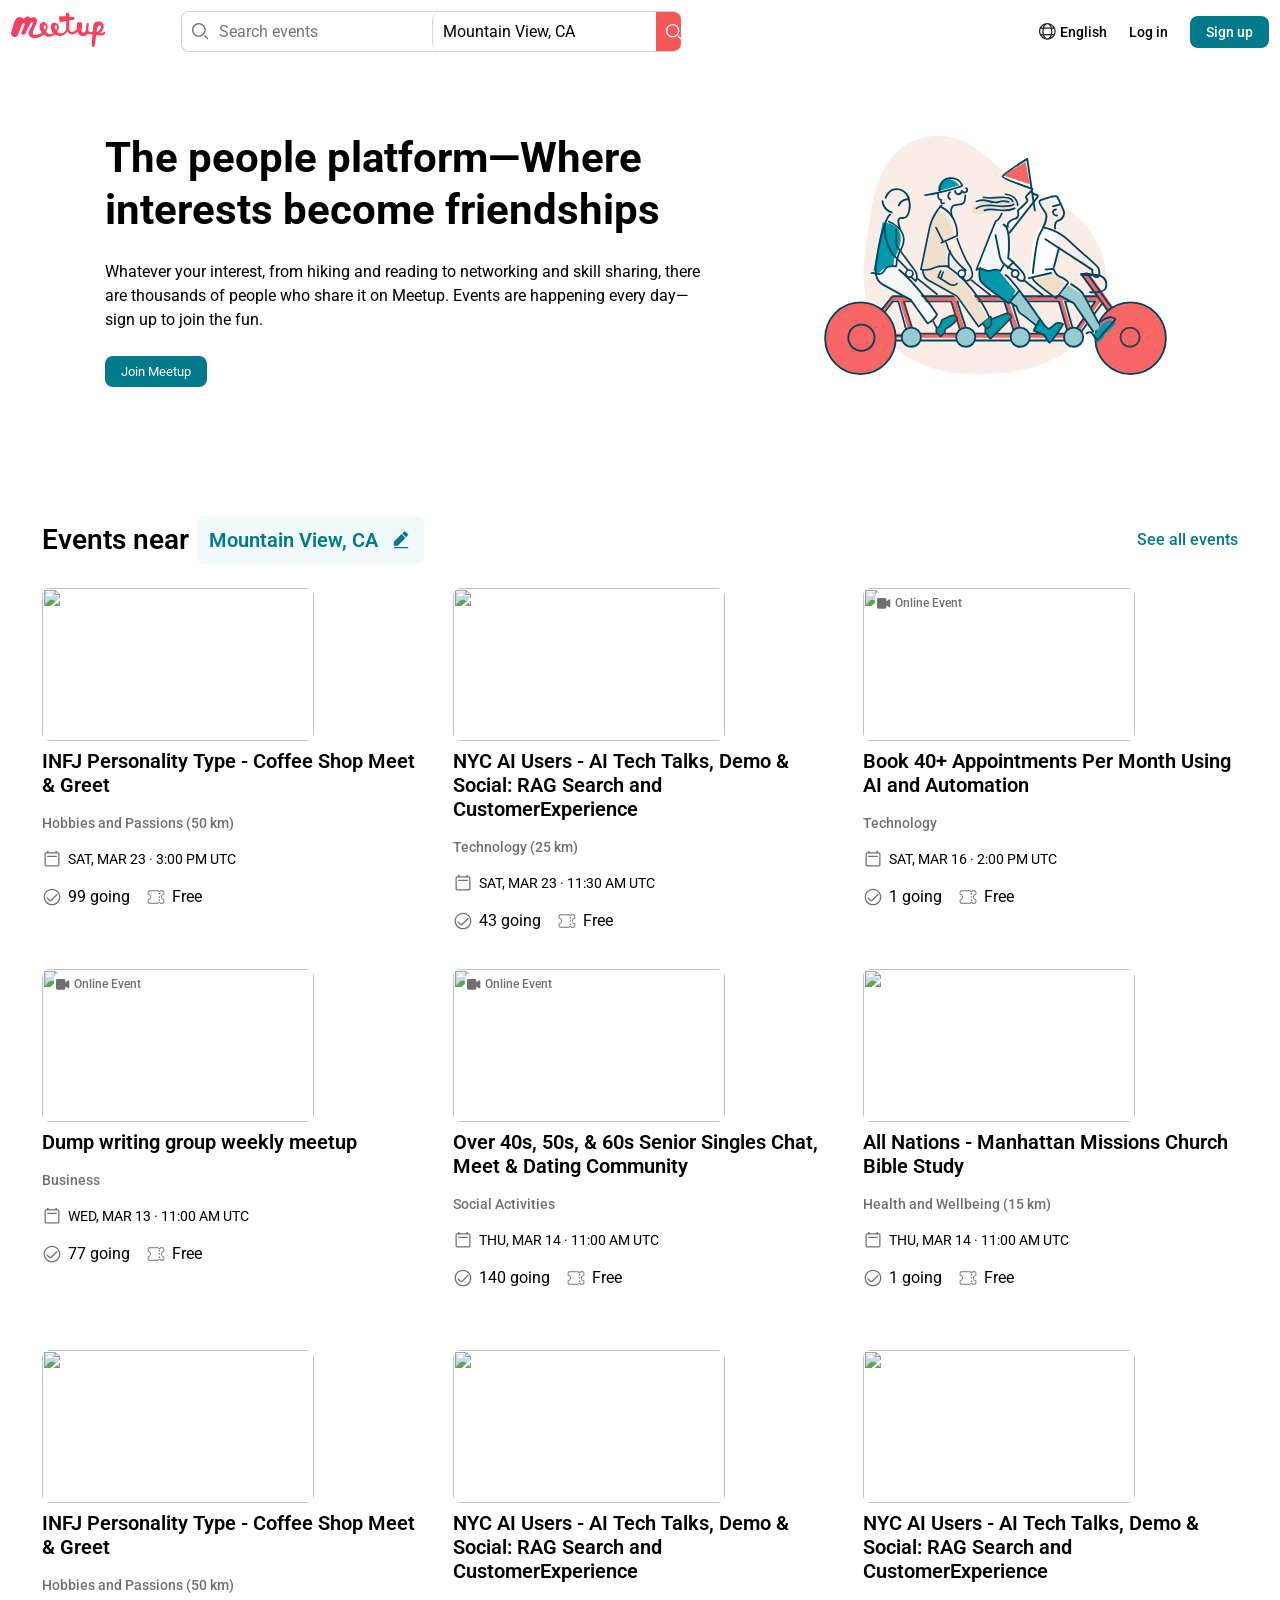
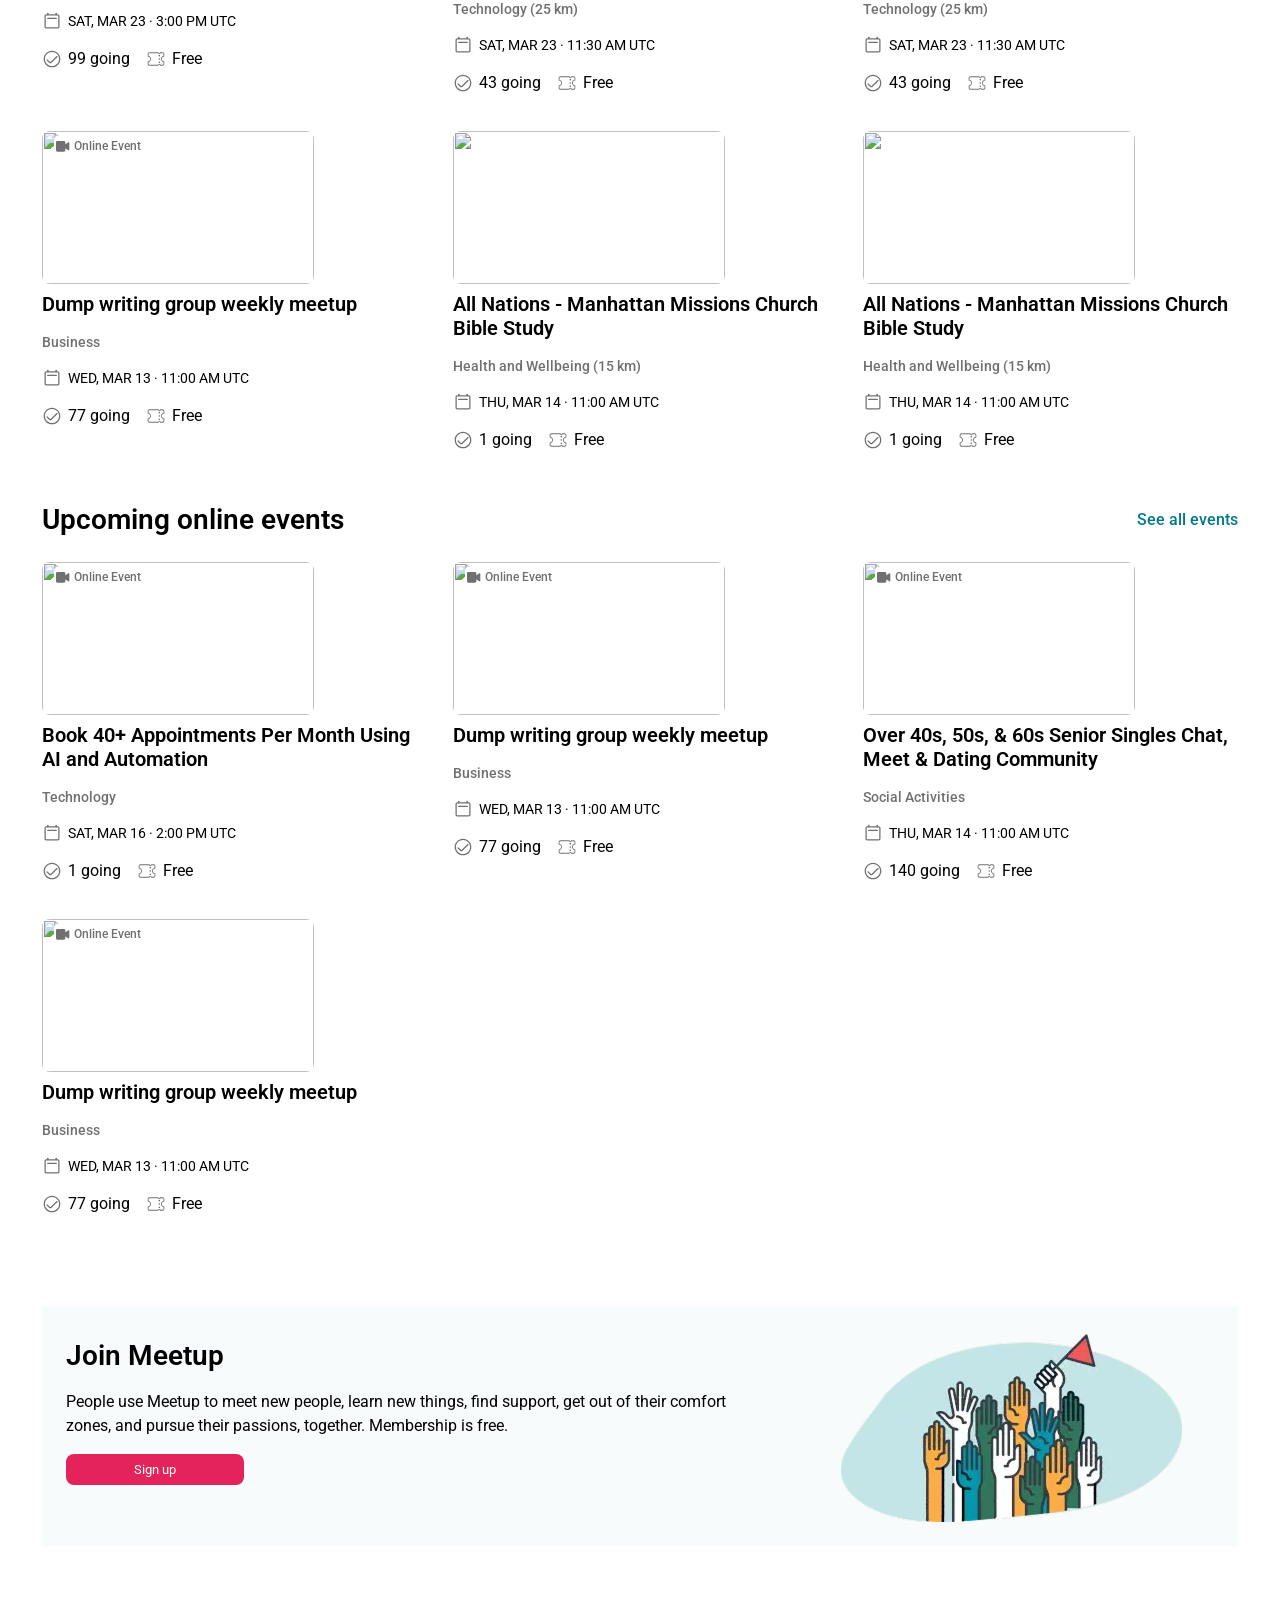
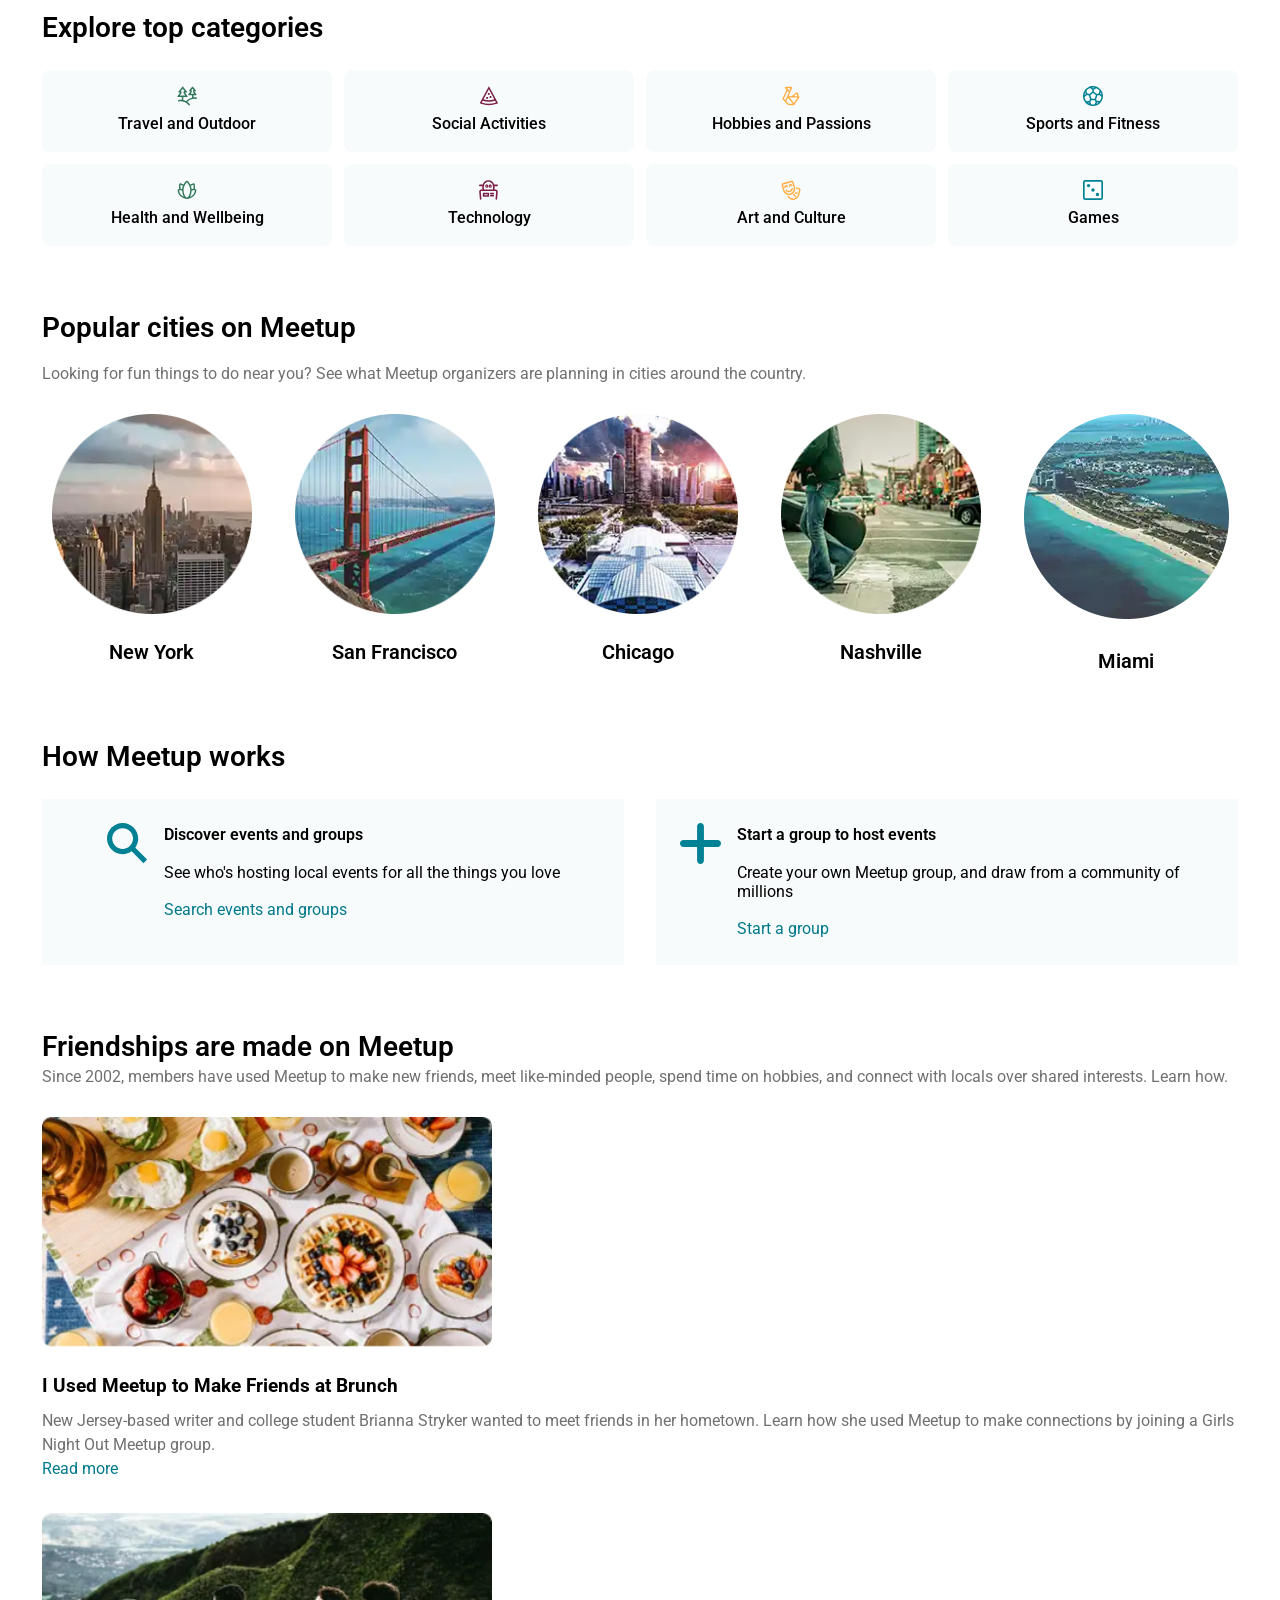
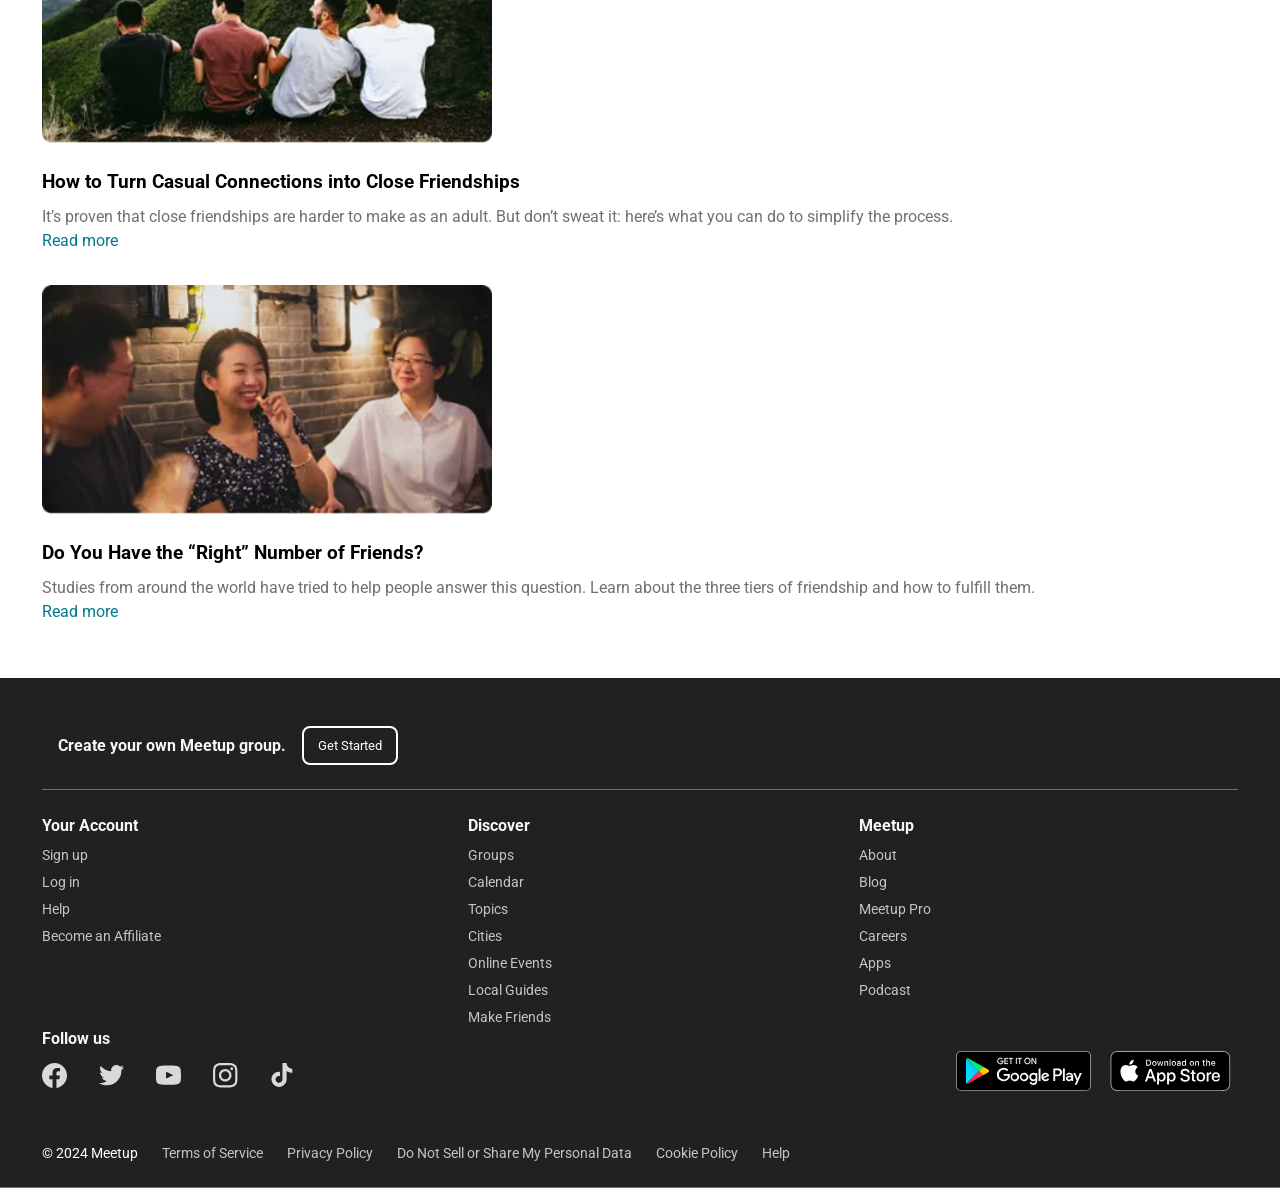
==== commit 23b4c097: "some bugs fixed" ====
--- a/index.html
+++ b/index.html
@@ -18,7 +18,7 @@
     <header>
       <div class="container">
         <div class="logoBox">
-          <a href="/index.html"
+          <a href="index.html"
             ><img src="assets/icons/meetUp-logo.svg" alt="logo"
           /></a>
         </div>
@@ -54,7 +54,7 @@
             <button class="filterBtn">Join Meetup</button>
           </div>
           <div class="imageBox">
-            <a href="/filteredPage.html">
+            <a href="filteredPage.html">
               <img src="assets/icons/header-image.svg" alt="event-image" />
             </a>
           </div>
--- a/styles/base.css
+++ b/styles/base.css
@@ -27,7 +27,8 @@
 .searchBox,
 .buttonsBox,
 .languageBox,
-.buttonsBox span {
+.buttonsBox span,
+.searchBtn {
   display: flex;
   align-items: center;
 }
@@ -35,6 +36,7 @@
 .searchBox,
 .buttonsBox {
   flex-shrink: 0;
+  flex-wrap: nowrap;
 }
 .logoBox {
   margin-right: 40px;
@@ -42,34 +44,49 @@
   height: 34px;
 }
 .searchBox {
-  border: 1px solid #d9d9d9;
+  flex: 1;
+  align-items: stretch;
+  height: 100%;
+  max-width: 500px;
+  padding-left: 10px;
+  background-color: #ffffff;
+  border: 1px solid #d0d0d0;
+  border-right: none;
   border-radius: 8px;
   overflow: hidden;
-  flex: 1 1 594px;
-  max-width: 594px;
-  min-width: 0;
-}
+}
+
 .searchBox input[type="text"] {
   font-weight: 400;
   font-size: 16px;
-  width: 100%;
+  flex: 1;
   padding: 10px;
+  border: none;
+  outline: none;
+  background: transparent;
 }
 .searchBox input[type="text"] + input[type="text"] {
   border-left: 1px solid #d9d9d9;
+  flex: 0 1 200px;
 }
 .searchBox > span {
-  padding: 10px;
+  display: flex;
+  align-items: center;
 }
 .searchBtn {
   background-color: #f65858;
   color: #ffffff;
   outline: none;
-  padding: 10px;
+  padding: 0px 10px;
+  margin: 0;
   cursor: pointer;
+  justify-content: center;
+  border-radius: 0;
+  border: none;
 }
 .searchBtn > img {
   width: 16px;
+  height: 16px;
 }
 .buttonsBox {
   margin-left: auto;
@@ -83,6 +100,7 @@
   font-weight: 500;
   font-size: 14px;
   background-color: #ffffff;
+  white-space: nowrap;
 }
 
 .buttonsBox .signBtn {
@@ -97,7 +115,7 @@
   margin-top: 54px;
   background-color: #212121;
   gap: 16px;
-  border-bottom: 1px solid#707070;
+  border-bottom: 1px solid #707070;
   padding: 24px 16px;
 }
 .footerTop {
@@ -244,10 +262,15 @@
     font-size: 12px;
     line-height: 24px;
   }
-  /*header*/
   .searchBox {
     grid-column: 1 / -1;
     grid-row: 2;
     max-width: 100%;
   }
-}
+  .buttonsBox {
+    gap: 10px;
+  }
+  .buttonsBox .signBtn {
+    padding: 8px 10px;
+  }
+}
--- a/styles/styleIndex.css
+++ b/styles/styleIndex.css
@@ -37,6 +37,8 @@
 .textBox {
   display: flex;
   flex-direction: column;
+  justify-content: center;
+  align-items: center;
   flex: 1 1 600px;
   max-width: 600px;
   min-width: 0;
@@ -146,7 +148,6 @@
 .subBox {
   display: flex;
   justify-content: center;
-  align-items: center;
   background-color: #97cad114;
   padding: 32px 112px 24px 24px;
   gap: 16px;
@@ -203,11 +204,9 @@
 
 /*========================================================
 =================================adaptiv==================*/
-@media (max-width: 1220px) {
+@media (max-width: 1280px) {
   /*хиро */
-  .hero {
-    margin: 48px 0;
-  }
+
   .hero > .container {
     gap: 24px;
   }
@@ -301,6 +300,9 @@
   }
 
   /*hero*/
+  .hero {
+    margin: 50px auto;
+  }
   .hero > .container {
     flex-direction: column;
     align-items: center;
@@ -326,49 +328,50 @@
     justify-content: center;
   }
 
-  .imageBox > img {
+  .a > img {
     width: 215px;
     height: 152px;
   }
   /*join Meetup*/
+  .joinMeetUp {
+    background-color: #97cad114;
+  }
   .joinCard {
-    flex-direction: column-reverse;
+    display: flex;
+    background-color: transparent;
+    flex-direction: column;
     align-items: center;
-    gap: 24px;
+    gap: 20px;
   }
   .joinText {
     max-width: 100%;
     padding: 24px;
     align-items: center;
+    display: contents;
     text-align: center;
+  }
+  .joinText > p {
+    order: 3;
   }
   .signUpBtn2 {
     align-self: center;
+    order: 4;
   }
   .imgBox {
     padding: 20px 24px;
+    order: 2;
   }
   .imgBox > img {
     width: 238px;
     height: 136px;
-  }
-
-  .joinText {
-    max-width: 100%;
-    padding: 24px;
-    align-items: center;
-    text-align: center;
-  }
-  .signUpBtn2 {
-    align-self: center;
   }
   .joinText > h3 {
     line-height: 25px;
     font-size: 20px;
     font-weight: 36px;
-  }
-  .imgBox {
-    padding: 20px 24px;
+    align-self: flex-start;
+    padding: 25px;
+    order: 1;
   }
 
   /*categories*/
@@ -443,7 +446,11 @@
 /*==========================================
 ==========================================*/
 @media (max-width: 390px) {
+  .hero {
+    margin: 20px auto;
+  }
   .changeIcon > h2,
+  .textBox > h1,
   .headBox > h2,
   .joinText > h3,
   .container > h3,
@@ -470,7 +477,6 @@
 
   /*explore categoories*/
   .allCategories {
-    margin-left: 54px;
     margin-right: 17px;
     display: grid;
     grid-template-columns: repeat(2, 2fr);
--- a/styles/eventsCard.css
+++ b/styles/eventsCard.css
@@ -125,7 +125,7 @@
   display: none;
 }
 
-/*1220*/
+/*===================1220=======================*/
 @media (max-width: 1280px) {
   .eventsBox,
   .onlineEventsBox {
@@ -135,16 +135,13 @@
   }
 }
 
-/*890*/
 @media (max-width: 890px) {
-  .container {
-    padding-inline: 16px;
-  }
   .changeIcon > button {
     font-size: 17px;
     line-height: 20px;
   }
-  .changeIcon > a {
+  .upTextBox > a,
+  .headBox > a {
     display: none;
   }
   .eventsBox,
